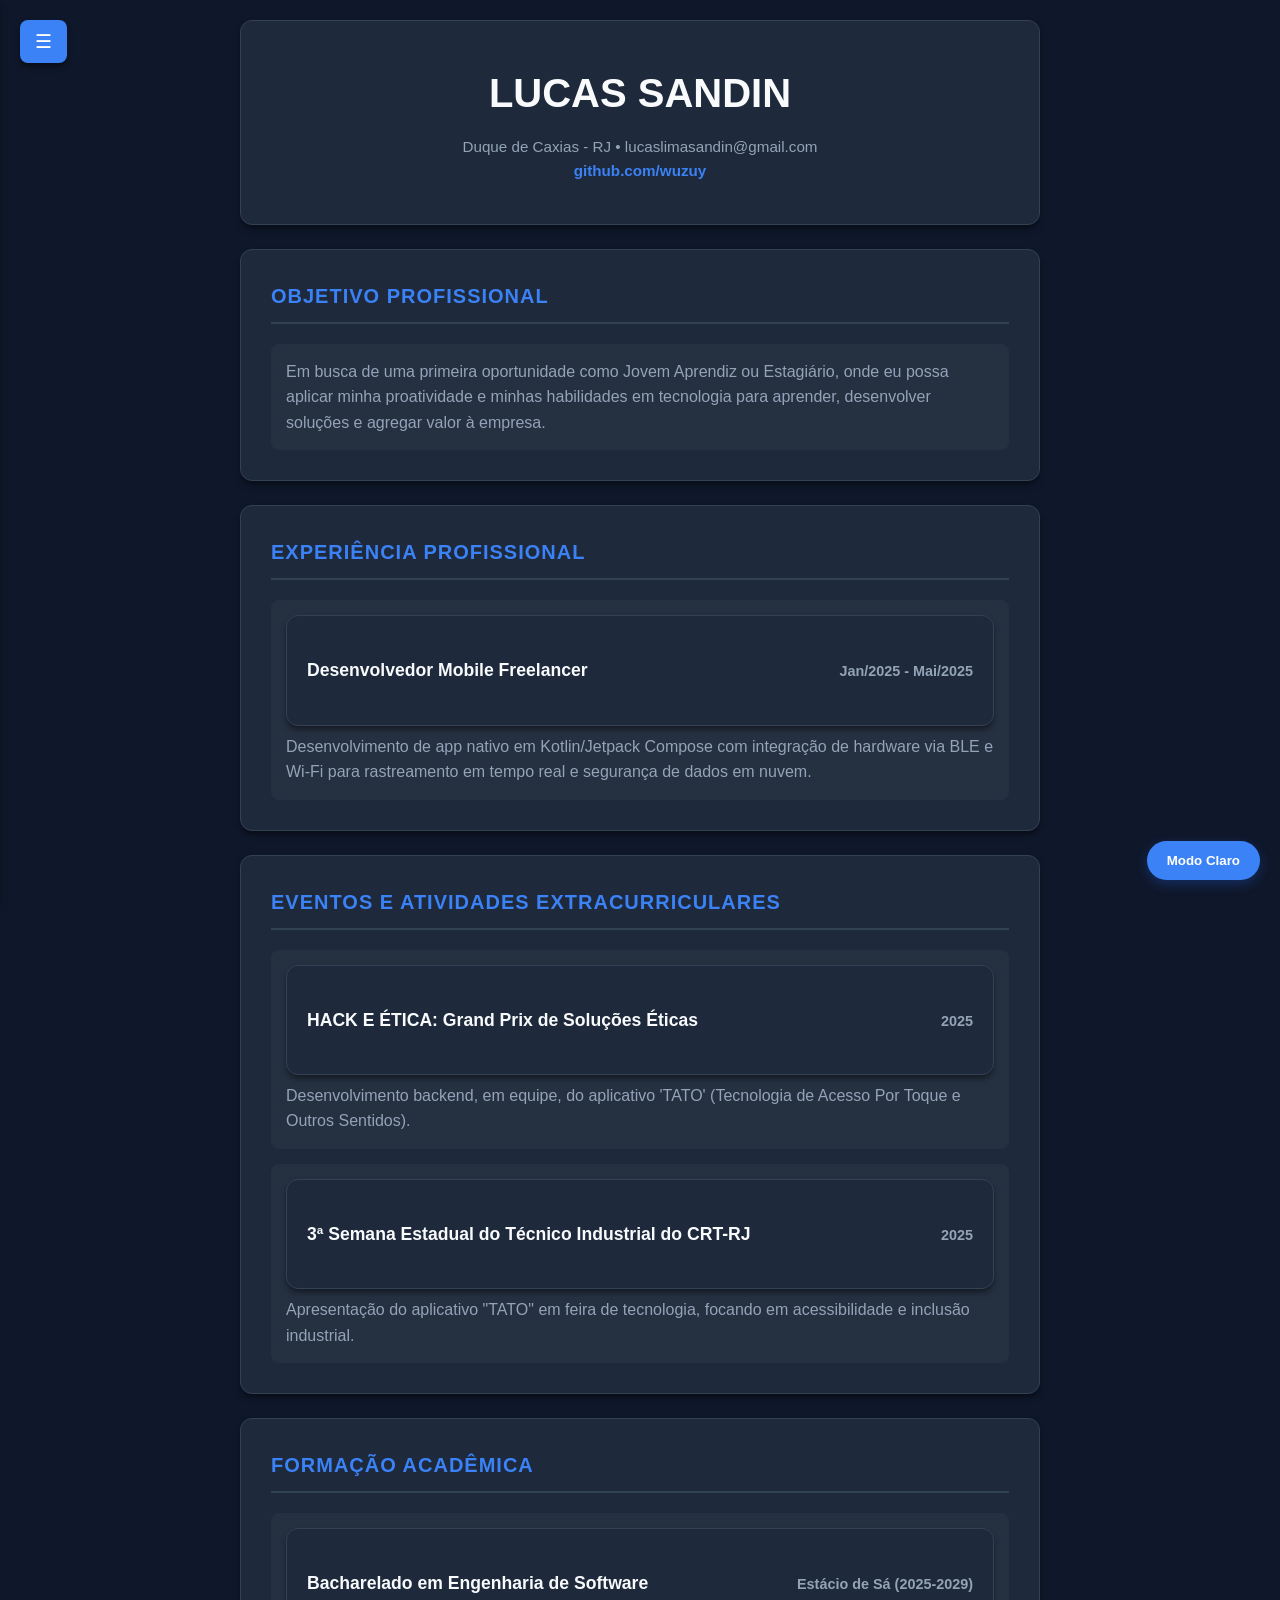
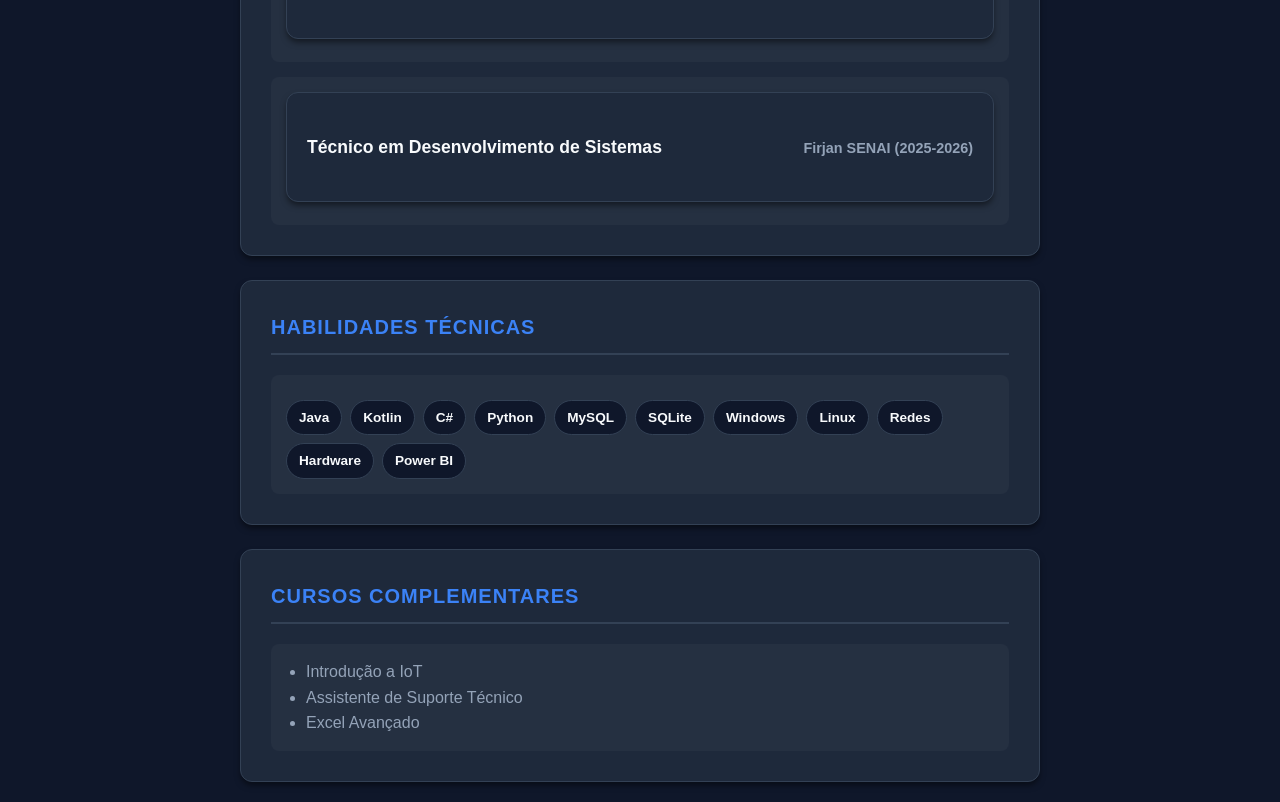
==== index.html @ 7615fee2 "Versão Inicial" ====
<!DOCTYPE html>
<html lang="pt-BR">

<head>
    <meta charset="UTF-8">
    <meta name="viewport" content="width=device-width, initial-scale=1.0">
    <title>Lucas Sandin - Currículo</title>

    <meta property="og:title" content="Currículo - Lucas Sandin">
    <meta property="og:description"
        content="Portfólio de Lucas Sandin. Desenvolvedor Fullstack e estudante de Engenharia de Software. Para entrar em contato, envie um email para lucaslimasandin@gmail.com.">
    <meta property="og:type" content="website">

    <link
        href="[https://fonts.googleapis.com/css2?family=Inter:wght@300;400;600;700&display=swap](https://fonts.googleapis.com/css2?family=Inter:wght@300;400;600;700&display=swap)"
        rel="stylesheet">
    <link rel="stylesheet" href="style.css">
</head>

<body class="dark-mode">

    <button id="hamburger-btn" aria-label="Menu">&#9776;</button>

    <nav id="sidebar">
        <a href="#objetivo">Objetivo</a>
        <a href="#experiencia">Experiência</a>
        <a href="#atividades">Atividades</a>
        <a href="#formacao">Formação</a>
        <a href="#habilidades">Habilidades</a>
    </nav>

    <button id="theme-toggle" aria-label="Alternar Tema">Modo Claro</button>

    <main class="container">
        <header class="fade-in">
            <h1>LUCAS SANDIN</h1>
            <div class="contact-info">
                Duque de Caxias - RJ &bull; lucaslimasandin@gmail.com<br>
                <a href="https://github.com/wuzuy" target="_blank" rel="noopener noreferrer"
                    style="white-space: nowrap;">github.com/wuzuy</a>
            </div>
        </header>

        <section id="objetivo" class="fade-in">
            <h2>Objetivo Profissional</h2>
            <div class="item">
                <p>Em busca de uma primeira oportunidade como Jovem Aprendiz ou Estagiário, onde eu possa aplicar minha
                    proatividade e minhas habilidades em tecnologia para aprender, desenvolver soluções e agregar valor
                    à empresa.</p>
            </div>
        </section>

        <section id="experiencia" class="fade-in">
            <h2>Experiência Profissional</h2>
            <article class="item">
                <header class="item-header">
                    <span class="item-title">Desenvolvedor Mobile Freelancer</span>
                    <time class="item-subtitle" datetime="2025-01/2025-05">Jan/2025 - Mai/2025</time>
                </header>
                <p>Desenvolvimento de app nativo em Kotlin/Jetpack Compose com integração de hardware via BLE e Wi-Fi
                    para rastreamento em tempo real e segurança de dados em nuvem.</p>
            </article>
        </section>

        <section id="atividades" class="fade-in">
            <h2>Eventos e Atividades Extracurriculares</h2>
            <article class="item">
                <header class="item-header">
                    <span class="item-title">HACK E ÉTICA: Grand Prix de Soluções Éticas</span>
                    <time class="item-subtitle" datetime="2025">2025</time>
                </header>
                <p>Desenvolvimento backend, em equipe, do aplicativo 'TATO' (Tecnologia de Acesso Por Toque e Outros
                    Sentidos).</p>
            </article>
            <article class="item">
                <header class="item-header">
                    <span class="item-title">3ª Semana Estadual do Técnico Industrial do CRT-RJ</span>
                    <time class="item-subtitle" datetime="2025">2025</time>
                </header>
                <p>Apresentação do aplicativo "TATO" em feira de tecnologia, focando em acessibilidade e inclusão
                    industrial.</p>
            </article>
        </section>

        <section id="formacao" class="fade-in">
            <h2>Formação Acadêmica</h2>
            <article class="item">
                <header class="item-header">
                    <span class="item-title">Bacharelado em Engenharia de Software</span>
                    <span class="item-subtitle">Estácio de Sá <time datetime="2025/2029">(2025-2029)</time></span>
                </header>
            </article>
            <article class="item">
                <header class="item-header">
                    <span class="item-title">Técnico em Desenvolvimento de Sistemas</span>
                    <span class="item-subtitle">Firjan SENAI <time datetime="2025/2026">(2025-2026)</time></span>
                </header>
            </article>
        </section>

        <section id="habilidades" class="fade-in">
            <h2>Habilidades Técnicas</h2>
            <div class="item">
                <div class="tags">
                    <span class="tag">Java</span>
                    <span class="tag">Kotlin</span>
                    <span class="tag">C#</span>
                    <span class="tag">Python</span>
                    <span class="tag">MySQL</span>
                    <span class="tag">SQLite</span>
                    <span class="tag">Windows</span>
                    <span class="tag">Linux</span>
                    <span class="tag">Redes</span>
                    <span class="tag">Hardware</span>
                    <span class="tag">Power BI</span>
                </div>
            </div>
        </section>

        <section class="fade-in">
            <h2>Cursos Complementares</h2>
            <div class="item">
                <ul>
                    <li>Introdução a IoT</li>
                    <li>Assistente de Suporte Técnico</li>
                    <li>Excel Avançado</li>
                </ul>
            </div>
        </section>
    </main>

    <script src="script.js"></script>
</body>

</html>
---- style.css ----
:root {
    --bg-color: #f8fafc;
    --surface-color: #ffffff;
    --item-bg: rgba(0, 0, 0, 0.03);
    --text-main: #0f172a;
    --text-muted: #475569;
    --accent: #2563eb;
    --border: #e2e8f0;
    --radius: 12px;
    --shadow: 0 4px 6px -1px rgba(0, 0, 0, 0.1), 0 2px 4px -1px rgba(0, 0, 0, 0.06);
}

.dark-mode {
    --bg-color: #0f172a;
    --surface-color: #1e293b;
    --item-bg: rgba(255, 255, 255, 0.03);
    --text-main: #f8fafc;
    --text-muted: #94a3b8;
    --accent: #3b82f6;
    --border: #334155;
    --shadow: 0 4px 6px -1px rgba(0, 0, 0, 0.5);
}

* {
    box-sizing: border-box;
}

html {
    scroll-behavior: smooth;
    overflow-x: hidden;
}

body {
    font-family: 'Inter', sans-serif;
    background-color: var(--bg-color);
    color: var(--text-main);
    line-height: 1.6;
    margin: 0;
    padding: 20px;
    font-size: clamp(0.95rem, 2vw, 1rem);
    transition: background-color 0.3s, color 0.3s;
    overflow-x: hidden;
}

::selection {
    background-color: var(--accent);
    color: #ffffff;
}

.container {
    max-width: 800px;
    margin: 0 auto;
    display: flex;
    flex-direction: column;
    gap: 24px;
}

#hamburger-btn {
    position: fixed;
    top: 20px;
    left: 20px;
    z-index: 101;
    background-color: var(--accent);
    color: #ffffff;
    border: none;
    border-radius: 8px;
    padding: 10px 15px;
    cursor: pointer;
    font-size: 1.2rem;
    box-shadow: var(--shadow);
    transition: transform 0.3s, background-color 0.2s;
}

#hamburger-btn.hidden {
    transform: translateY(-100px);
}

#sidebar {
    position: fixed;
    top: 0;
    left: -250px;
    width: 250px;
    height: 100vh;
    background-color: var(--surface-color);
    z-index: 100;
    transition: left 0.3s ease;
    box-shadow: var(--shadow);
    padding-top: 80px;
    display: flex;
    flex-direction: column;
    gap: 5px;
    border-right: 1px solid var(--border);
}

#sidebar.open {
    left: 0;
}

#sidebar a {
    color: var(--text-muted);
    text-decoration: none;
    font-weight: 600;
    font-size: 1rem;
    padding: 15px 30px;
    transition: color 0.2s, background-color 0.2s;
}

#sidebar a:hover {
    color: var(--accent);
    background-color: var(--bg-color);
    border-left: 4px solid var(--accent);
}

header {
    text-align: center;
    padding: 40px 20px;
    background-color: var(--surface-color);
    border-radius: var(--radius);
    box-shadow: var(--shadow);
    border: 1px solid var(--border);
}

h1 {
    margin: 0;
    font-size: clamp(1.8rem, 5vw, 2.5rem);
    color: var(--text-main);
    font-weight: 700;
}

.contact-info {
    margin-top: 10px;
    color: var(--text-muted);
    font-size: 0.95em;
}

.contact-info a {
    color: var(--accent);
    text-decoration: none;
    font-weight: 600;
    white-space: nowrap;
}

.contact-info a:hover {
    text-decoration: underline;
}

section {
    background-color: var(--surface-color);
    padding: 30px;
    border-radius: var(--radius);
    box-shadow: var(--shadow);
    border: 1px solid var(--border);
    transition: transform 0.2s ease, box-shadow 0.2s ease;
    scroll-margin-top: 20px;
}

section:hover {
    transform: translateY(-2px);
    box-shadow: 0 10px 15px -3px rgba(0, 0, 0, 0.1), 0 4px 6px -2px rgba(0, 0, 0, 0.05);
}

h2 {
    margin-top: 0;
    font-size: clamp(1.1rem, 3vw, 1.25rem);
    color: var(--accent);
    text-transform: uppercase;
    letter-spacing: 1px;
    border-bottom: 2px solid var(--border);
    padding-bottom: 10px;
    margin-bottom: 20px;
}

.item {
    background-color: var(--item-bg);
    padding: 15px;
    border-radius: 8px;
    margin-bottom: 15px;
}

.item:last-child {
    margin-bottom: 0;
}

.item-header {
    display: flex;
    justify-content: space-between;
    align-items: baseline;
    flex-wrap: wrap;
    margin-bottom: 8px;
}

.item-title {
    font-weight: 600;
    font-size: 1.1em;
    color: var(--text-main);
}

.item-subtitle {
    color: var(--text-muted);
    font-size: 0.9em;
    font-weight: 600;
}

p,
ul {
    margin: 0;
    color: var(--text-muted);
}

ul {
    padding-left: 20px;
}

.tags {
    display: flex;
    flex-wrap: wrap;
    gap: 8px;
    margin-top: 10px;
}

.tag {
    background-color: var(--bg-color);
    color: var(--text-main);
    border: 1px solid var(--border);
    padding: 6px 12px;
    border-radius: 20px;
    font-size: 0.85em;
    font-weight: 600;
    transition: all 0.2s ease;
}

.tag:hover {
    background-color: var(--accent);
    color: var(--bg-color);
    transform: translateY(-2px);
    border-color: var(--accent);
}

#theme-toggle {
    position: fixed;
    bottom: 20px;
    right: 20px;
    padding: 12px 20px;
    background-color: var(--accent);
    color: #ffffff;
    border: none;
    border-radius: 30px;
    cursor: pointer;
    font-weight: 600;
    font-family: 'Inter', sans-serif;
    box-shadow: 0 4px 12px rgba(37, 99, 235, 0.3);
    transition: transform 0.2s, background-color 0.2s;
    z-index: 100;
}

#theme-toggle:hover {
    transform: translateY(-2px);
    background-color: var(--text-main);
    color: var(--bg-color)
}

.fade-in {
    opacity: 0;
    transform: translateY(20px);
    transition: opacity 0.6s ease-out, transform 0.6s ease-out;
}

.fade-in.visible {
    opacity: 1;
    transform: translateY(0);
}

@media (max-width: 600px) {
    body {
        padding: 10px;
    }

    header {
        padding: 30px 15px;
    }

    section {
        padding: 20px 15px;
    }

    .item-header {
        flex-direction: column;
        gap: 5px;
    }

    #theme-toggle {
        bottom: 15px;
        right: 15px;
        padding: 10px 15px;
        font-size: 0.85rem;
    }
}

@media print {
    body {
        background: white;
        color: black;
        padding: 0;
        overflow: visible;
    }

    #theme-toggle,
    #hamburger-btn,
    #sidebar {
        display: none;
    }

    .container {
        gap: 15px;
    }

    header,
    section {
        box-shadow: none;
        border: none;
        padding: 0;
        page-break-inside: avoid;
    }

    h1,
    h2,
    .item-title,
    .tag {
        color: black;
    }

    .item {
        border: none;
        padding: 0;
        background: none;
    }

    .tag {
        border: 1px solid #ccc;
    }

    * {
        transition: none !important;
        opacity: 1 !important;
        transform: none !important;
    }
}
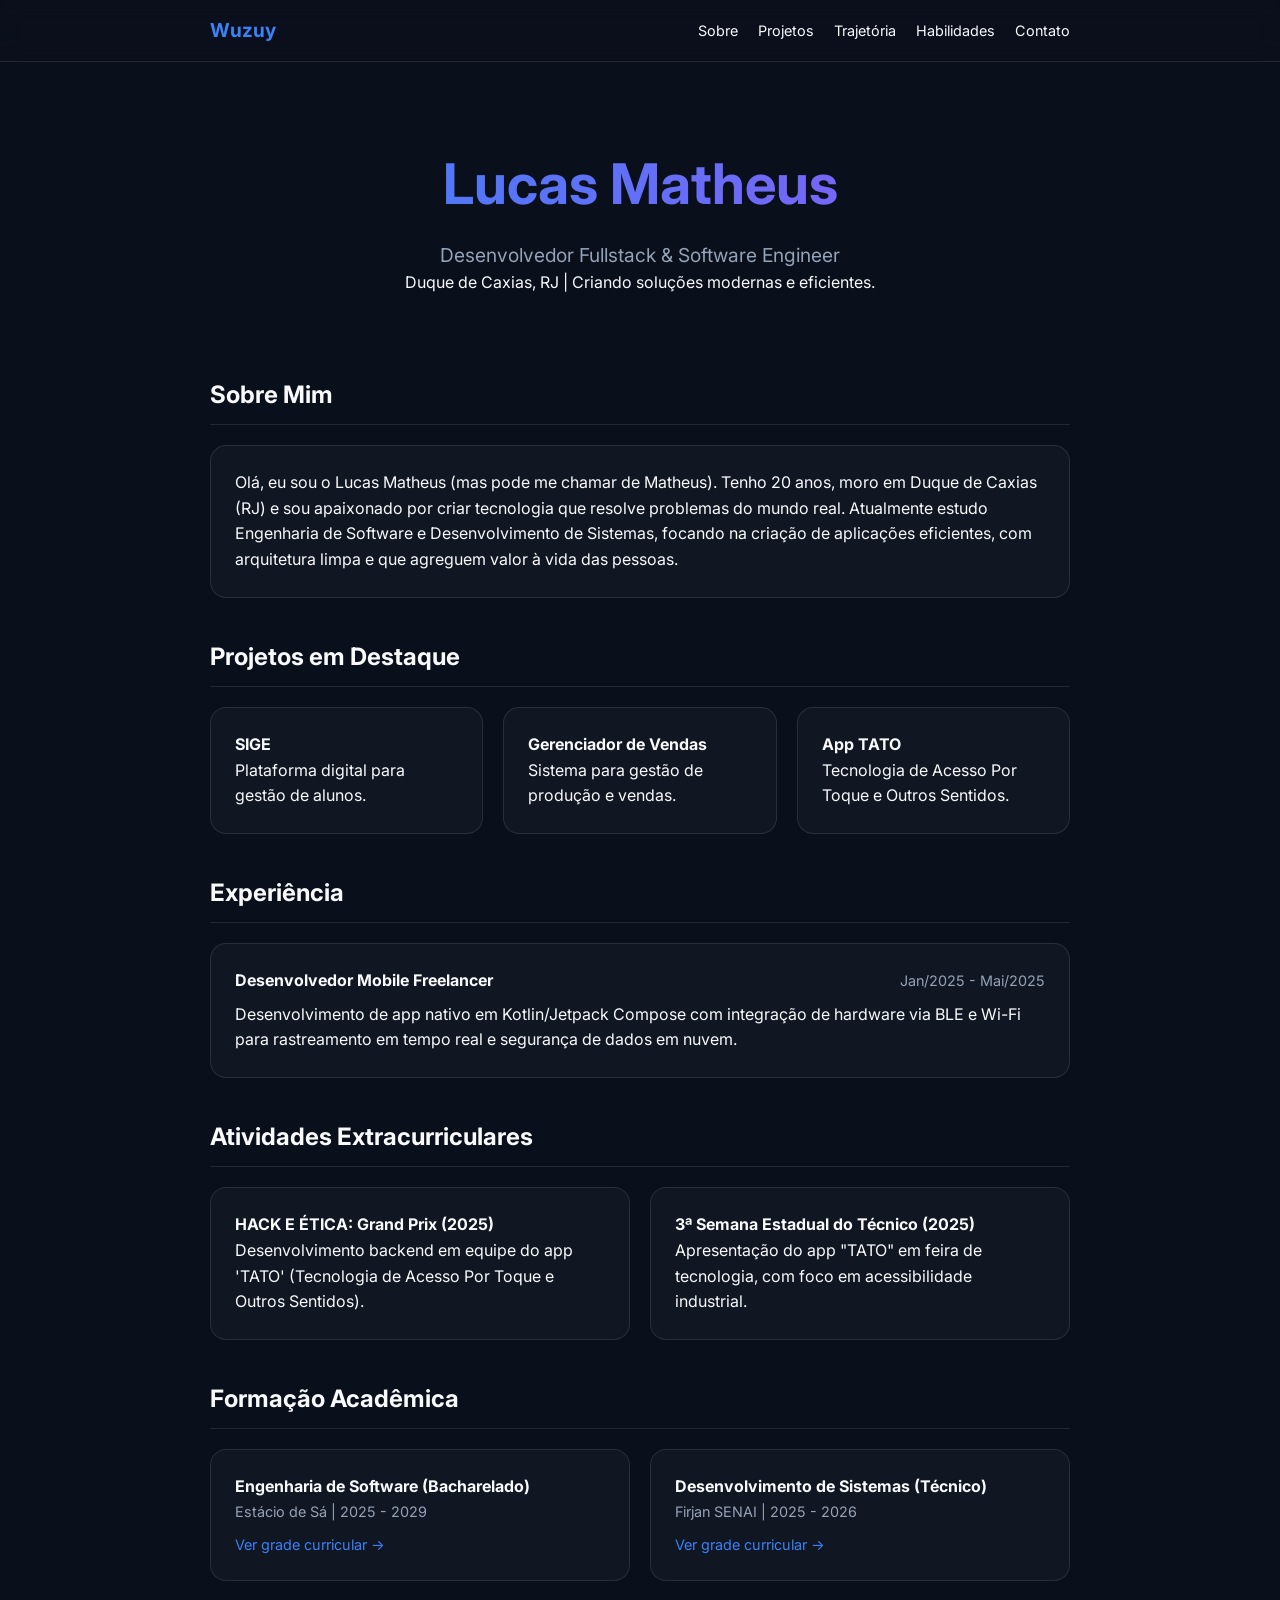
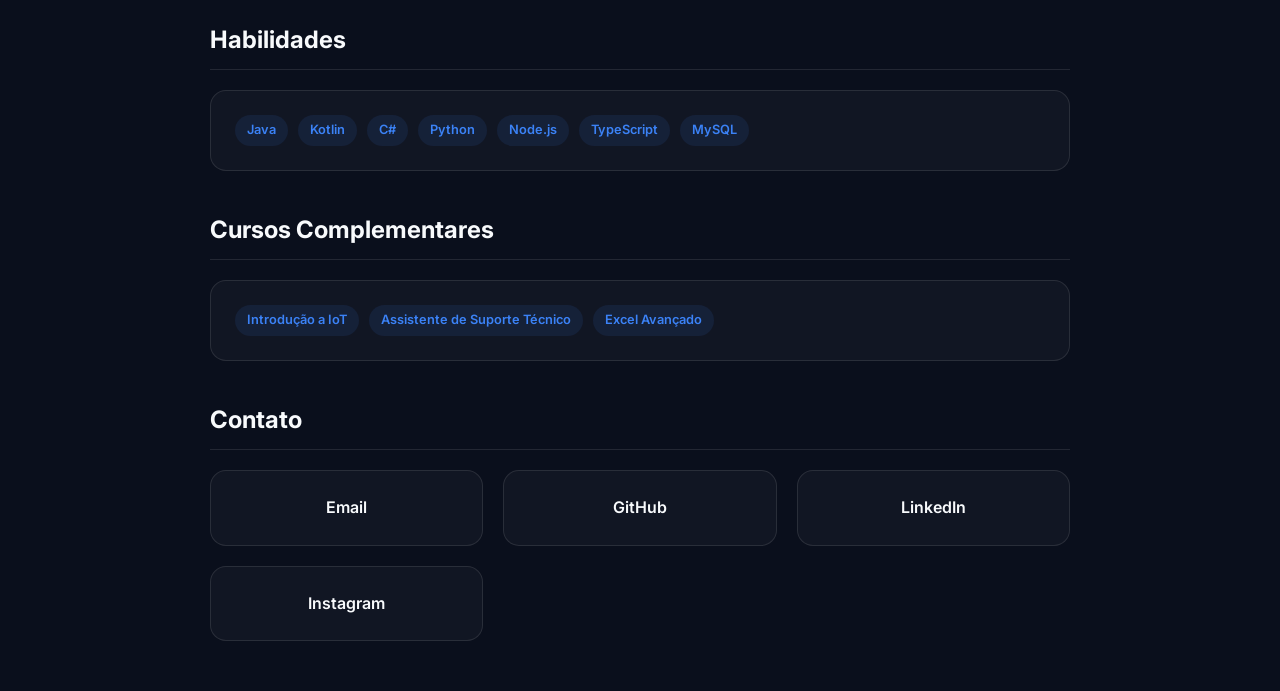
==== commit cba360c4: "feat: refatorar portfólio para layout focado em projetos e criar páginas de detalhes - Introduz pági" ====
--- a/index.html
+++ b/index.html
@@ -4,130 +4,152 @@
 <head>
     <meta charset="UTF-8">
     <meta name="viewport" content="width=device-width, initial-scale=1.0">
-    <title>Lucas Sandin - Currículo</title>
-
-    <meta property="og:title" content="Currículo - Lucas Sandin">
-    <meta property="og:description"
-        content="Portfólio de Lucas Sandin. Desenvolvedor Fullstack e estudante de Engenharia de Software. Para entrar em contato, envie um email para lucaslimasandin@gmail.com.">
-    <meta property="og:type" content="website">
-
-    <link
-        href="[https://fonts.googleapis.com/css2?family=Inter:wght@300;400;600;700&display=swap](https://fonts.googleapis.com/css2?family=Inter:wght@300;400;600;700&display=swap)"
-        rel="stylesheet">
+    <title>Lucas Matheus - Portfólio</title>
+    <link href="https://fonts.googleapis.com/css2?family=Inter:wght@300;400;600;700&display=swap" rel="stylesheet">
     <link rel="stylesheet" href="style.css">
 </head>
 
-<body class="dark-mode">
-
-    <button id="hamburger-btn" aria-label="Menu">&#9776;</button>
-
-    <nav id="sidebar">
-        <a href="#objetivo">Objetivo</a>
-        <a href="#experiencia">Experiência</a>
-        <a href="#atividades">Atividades</a>
-        <a href="#formacao">Formação</a>
-        <a href="#habilidades">Habilidades</a>
+<body>
+    <nav class="navbar">
+        <div class="nav-content">
+            <span class="logo">Wuzuy</span>
+            <ul class="nav-links" id="nav-links">
+                <li><a href="#sobre">Sobre</a></li>
+                <li><a href="#projetos">Projetos</a></li>
+                <li><a href="#experiencia">Trajetória</a></li>
+                <li><a href="#habilidades">Habilidades</a></li>
+                <li><a href="#contato">Contato</a></li>
+            </ul>
+            <button class="menu-btn" id="menu-btn" aria-label="Menu">&#9776;</button>
+        </div>
     </nav>
 
-    <button id="theme-toggle" aria-label="Alternar Tema">Modo Claro</button>
-
     <main class="container">
-        <header class="fade-in">
-            <h1>LUCAS SANDIN</h1>
-            <div class="contact-info">
-                Duque de Caxias - RJ &bull; lucaslimasandin@gmail.com<br>
-                <a href="https://github.com/wuzuy" target="_blank" rel="noopener noreferrer"
-                    style="white-space: nowrap;">github.com/wuzuy</a>
-            </div>
+        <header class="hero">
+            <h1>Lucas Matheus</h1>
+            <h2>Desenvolvedor Fullstack & Software Engineer</h2>
+            <p>Duque de Caxias, RJ | Criando soluções modernas e eficientes.</p>
         </header>
 
-        <section id="objetivo" class="fade-in">
-            <h2>Objetivo Profissional</h2>
-            <div class="item">
-                <p>Em busca de uma primeira oportunidade como Jovem Aprendiz ou Estagiário, onde eu possa aplicar minha
-                    proatividade e minhas habilidades em tecnologia para aprender, desenvolver soluções e agregar valor
-                    à empresa.</p>
+        <section id="sobre" class="fade-in">
+            <h3 class="section-title">Sobre Mim</h3>
+            <div class="card">
+                <p>Olá, eu sou o Lucas Matheus (mas pode me chamar de Matheus). Tenho 20 anos, moro em Duque de Caxias
+                    (RJ) e sou apaixonado por criar tecnologia que resolve problemas do mundo real. Atualmente estudo
+                    Engenharia de Software e Desenvolvimento de Sistemas, focando na criação de aplicações eficientes,
+                    com arquitetura limpa e que agreguem valor à vida das pessoas.</p>
+            </div>
+        </section>
+
+        <section id="projetos" class="fade-in">
+            <h3 class="section-title">Projetos em Destaque</h3>
+            <div class="grid">
+                <div class="card project-card" onclick="openModal('sige')">
+                    <h4>SIGE</h4>
+                    <p>Plataforma digital para gestão de alunos.</p>
+                </div>
+                <div class="card project-card" onclick="openModal('gerenciador-vendas')">
+                    <h4>Gerenciador de Vendas</h4>
+                    <p>Sistema para gestão de produção e vendas.</p>
+                </div>
+                <div class="card project-card" onclick="openModal('tato')">
+                    <h4>App TATO</h4>
+                    <p>Tecnologia de Acesso Por Toque e Outros Sentidos.</p>
+                </div>
             </div>
         </section>
 
         <section id="experiencia" class="fade-in">
-            <h2>Experiência Profissional</h2>
-            <article class="item">
-                <header class="item-header">
-                    <span class="item-title">Desenvolvedor Mobile Freelancer</span>
-                    <time class="item-subtitle" datetime="2025-01/2025-05">Jan/2025 - Mai/2025</time>
-                </header>
+            <h3 class="section-title">Experiência</h3>
+            <div class="card">
+                <div class="item-header">
+                    <h4>Desenvolvedor Mobile Freelancer</h4>
+                    <span class="text-secondary">Jan/2025 - Mai/2025</span>
+                </div>
                 <p>Desenvolvimento de app nativo em Kotlin/Jetpack Compose com integração de hardware via BLE e Wi-Fi
                     para rastreamento em tempo real e segurança de dados em nuvem.</p>
-            </article>
+            </div>
         </section>
 
         <section id="atividades" class="fade-in">
-            <h2>Eventos e Atividades Extracurriculares</h2>
-            <article class="item">
-                <header class="item-header">
-                    <span class="item-title">HACK E ÉTICA: Grand Prix de Soluções Éticas</span>
-                    <time class="item-subtitle" datetime="2025">2025</time>
-                </header>
-                <p>Desenvolvimento backend, em equipe, do aplicativo 'TATO' (Tecnologia de Acesso Por Toque e Outros
-                    Sentidos).</p>
-            </article>
-            <article class="item">
-                <header class="item-header">
-                    <span class="item-title">3ª Semana Estadual do Técnico Industrial do CRT-RJ</span>
-                    <time class="item-subtitle" datetime="2025">2025</time>
-                </header>
-                <p>Apresentação do aplicativo "TATO" em feira de tecnologia, focando em acessibilidade e inclusão
-                    industrial.</p>
-            </article>
-        </section>
-
-        <section id="formacao" class="fade-in">
-            <h2>Formação Acadêmica</h2>
-            <article class="item">
-                <header class="item-header">
-                    <span class="item-title">Bacharelado em Engenharia de Software</span>
-                    <span class="item-subtitle">Estácio de Sá <time datetime="2025/2029">(2025-2029)</time></span>
-                </header>
-            </article>
-            <article class="item">
-                <header class="item-header">
-                    <span class="item-title">Técnico em Desenvolvimento de Sistemas</span>
-                    <span class="item-subtitle">Firjan SENAI <time datetime="2025/2026">(2025-2026)</time></span>
-                </header>
-            </article>
-        </section>
-
-        <section id="habilidades" class="fade-in">
-            <h2>Habilidades Técnicas</h2>
-            <div class="item">
-                <div class="tags">
-                    <span class="tag">Java</span>
-                    <span class="tag">Kotlin</span>
-                    <span class="tag">C#</span>
-                    <span class="tag">Python</span>
-                    <span class="tag">MySQL</span>
-                    <span class="tag">SQLite</span>
-                    <span class="tag">Windows</span>
-                    <span class="tag">Linux</span>
-                    <span class="tag">Redes</span>
-                    <span class="tag">Hardware</span>
-                    <span class="tag">Power BI</span>
+            <h3 class="section-title">Atividades Extracurriculares</h3>
+            <div class="grid">
+                <div class="card">
+                    <h4>HACK E ÉTICA: Grand Prix (2025)</h4>
+                    <p>Desenvolvimento backend em equipe do app 'TATO' (Tecnologia de Acesso Por Toque e Outros
+                        Sentidos).</p>
+                </div>
+                <div class="card">
+                    <h4>3ª Semana Estadual do Técnico (2025)</h4>
+                    <p>Apresentação do app "TATO" em feira de tecnologia, com foco em acessibilidade industrial.</p>
                 </div>
             </div>
         </section>
 
-        <section class="fade-in">
-            <h2>Cursos Complementares</h2>
-            <div class="item">
-                <ul>
-                    <li>Introdução a IoT</li>
-                    <li>Assistente de Suporte Técnico</li>
-                    <li>Excel Avançado</li>
-                </ul>
+        <section id="formacao" class="fade-in">
+            <h3 class="section-title">Formação Acadêmica</h3>
+            <div class="grid">
+                <div class="card project-card" onclick="openModal('faculdade')">
+                    <h4>Engenharia de Software (Bacharelado)</h4>
+                    <p class="text-secondary">Estácio de Sá | 2025 - 2029</p>
+                    <p style="margin-top: 10px; font-size: 0.9em; color: var(--accent);">Ver grade curricular &rarr;</p>
+                </div>
+                <div class="card project-card" onclick="openModal('tecnico')">
+                    <h4>Desenvolvimento de Sistemas (Técnico)</h4>
+                    <p class="text-secondary">Firjan SENAI | 2025 - 2026</p>
+                    <p style="margin-top: 10px; font-size: 0.9em; color: var(--accent);">Ver grade curricular &rarr;</p>
+                </div>
+            </div>
+        </section>
+
+        <section id="habilidades" class="fade-in">
+            <h3 class="section-title">Habilidades</h3>
+            <div class="card tags-container">
+                <span class="tag">Java</span>
+                <span class="tag">Kotlin</span>
+                <span class="tag">C#</span>
+                <span class="tag">Python</span>
+                <span class="tag">Node.js</span>
+                <span class="tag">TypeScript</span>
+                <span class="tag">MySQL</span>
+            </div>
+        </section>
+
+        <section id="cursos" class="fade-in">
+            <h3 class="section-title">Cursos Complementares</h3>
+            <div class="card tags-container">
+                <span class="tag">Introdução a IoT</span>
+                <span class="tag">Assistente de Suporte Técnico</span>
+                <span class="tag">Excel Avançado</span>
+            </div>
+        </section>
+
+        <section id="contato" class="fade-in">
+            <h3 class="section-title">Contato</h3>
+            <div class="grid contact-grid">
+                <a href="https://mail.google.com/mail/?view=cm&fs=1&to=lucaslimasandin@gmail.com" target="_blank"
+                    class="card btn-contact">Email</a>
+                <a href="http://github.com/wuzuy/" target="_blank" class="card btn-contact">GitHub</a>
+                <a href="https://www.linkedin.com/in/lucasmatheusls/" target="_blank"
+                    class="card btn-contact">LinkedIn</a>
+                <a href="https://www.instagram.com/lucas.mlswz/" target="_blank" class="card btn-contact">Instagram</a>
             </div>
         </section>
     </main>
+
+    <!-- Modal Base -->
+    <div id="project-modal" class="modal-overlay hidden">
+        <div class="modal-content">
+            <button class="close-btn" onclick="closeModal()">&times;</button>
+            <h2 id="modal-title">Título</h2>
+            <div id="modal-desc" style="margin-top: 10px;">Descrição do projeto...</div>
+            <div id="modal-tags" class="tags-container" style="margin: 15px 0;"></div>
+            <div class="modal-actions">
+                <a id="modal-link-github" href="#" target="_blank" class="btn">GitHub</a>
+                <a id="modal-link-page" href="#" class="btn btn-outline">Ver Detalhes</a>
+            </div>
+        </div>
+    </div>
 
     <script src="script.js"></script>
 </body>
--- a/style.css
+++ b/style.css
@@ -1,184 +1,141 @@
 :root {
-    --bg-color: #f8fafc;
-    --surface-color: #ffffff;
-    --item-bg: rgba(0, 0, 0, 0.03);
-    --text-main: #0f172a;
-    --text-muted: #475569;
-    --accent: #2563eb;
-    --border: #e2e8f0;
-    --radius: 12px;
-    --shadow: 0 4px 6px -1px rgba(0, 0, 0, 0.1), 0 2px 4px -1px rgba(0, 0, 0, 0.06);
-}
-
-.dark-mode {
-    --bg-color: #0f172a;
-    --surface-color: #1e293b;
-    --item-bg: rgba(255, 255, 255, 0.03);
-    --text-main: #f8fafc;
-    --text-muted: #94a3b8;
+    --bg-main: #0a0f1c;
+    --bg-card: rgba(255, 255, 255, 0.03);
+    --border: rgba(255, 255, 255, 0.1);
+    --text-primary: #f8fafc;
+    --text-secondary: #94a3b8;
     --accent: #3b82f6;
-    --border: #334155;
-    --shadow: 0 4px 6px -1px rgba(0, 0, 0, 0.5);
+    --accent-hover: #2563eb;
+    --radius: 16px;
+    --transition: all 0.3s cubic-bezier(0.4, 0, 0.2, 1);
 }
 
 * {
     box-sizing: border-box;
+    margin: 0;
+    padding: 0;
 }
 
 html {
     scroll-behavior: smooth;
-    overflow-x: hidden;
 }
 
 body {
     font-family: 'Inter', sans-serif;
-    background-color: var(--bg-color);
-    color: var(--text-main);
+    background-color: var(--bg-main);
+    color: var(--text-primary);
     line-height: 1.6;
-    margin: 0;
-    padding: 20px;
-    font-size: clamp(0.95rem, 2vw, 1rem);
-    transition: background-color 0.3s, color 0.3s;
     overflow-x: hidden;
 }
 
-::selection {
-    background-color: var(--accent);
-    color: #ffffff;
-}
-
-.container {
-    max-width: 800px;
-    margin: 0 auto;
-    display: flex;
-    flex-direction: column;
-    gap: 24px;
-}
-
-#hamburger-btn {
-    position: fixed;
-    top: 20px;
-    left: 20px;
-    z-index: 101;
-    background-color: var(--accent);
-    color: #ffffff;
-    border: none;
-    border-radius: 8px;
-    padding: 10px 15px;
-    cursor: pointer;
-    font-size: 1.2rem;
-    box-shadow: var(--shadow);
-    transition: transform 0.3s, background-color 0.2s;
-}
-
-#hamburger-btn.hidden {
-    transform: translateY(-100px);
-}
-
-#sidebar {
+.navbar {
     position: fixed;
     top: 0;
-    left: -250px;
-    width: 250px;
-    height: 100vh;
-    background-color: var(--surface-color);
+    width: 100%;
+    background: rgba(10, 15, 28, 0.8);
+    backdrop-filter: blur(10px);
+    border-bottom: 1px solid var(--border);
     z-index: 100;
-    transition: left 0.3s ease;
-    box-shadow: var(--shadow);
-    padding-top: 80px;
+}
+
+.nav-content {
+    max-width: 900px;
+    margin: 0 auto;
+    padding: 15px 20px;
+    display: flex;
+    justify-content: space-between;
+    align-items: center;
+}
+
+.logo {
+    font-weight: 700;
+    font-size: 1.2rem;
+    color: var(--accent);
+}
+
+.nav-links {
+    list-style: none;
+    display: flex;
+    gap: 20px;
+}
+
+.nav-links a {
+    color: var(--text-primary);
+    text-decoration: none;
+    font-size: 0.9rem;
+    transition: var(--transition);
+}
+
+.nav-links a:hover {
+    color: var(--accent);
+}
+
+.menu-btn {
+    display: none;
+    background: none;
+    border: none;
+    color: #fff;
+    font-size: 1.5rem;
+    cursor: pointer;
+}
+
+.container {
+    max-width: 900px;
+    margin: 100px auto 50px;
+    padding: 0 20px;
     display: flex;
     flex-direction: column;
-    gap: 5px;
-    border-right: 1px solid var(--border);
-}
-
-#sidebar.open {
-    left: 0;
-}
-
-#sidebar a {
-    color: var(--text-muted);
-    text-decoration: none;
-    font-weight: 600;
-    font-size: 1rem;
-    padding: 15px 30px;
-    transition: color 0.2s, background-color 0.2s;
-}
-
-#sidebar a:hover {
-    color: var(--accent);
-    background-color: var(--bg-color);
-    border-left: 4px solid var(--accent);
-}
-
-header {
+    gap: 40px;
+}
+
+.hero {
     text-align: center;
-    padding: 40px 20px;
-    background-color: var(--surface-color);
+    padding: 40px 0;
+}
+
+.hero h1 {
+    font-size: clamp(2rem, 5vw, 3.5rem);
+    margin-bottom: 10px;
+    background: linear-gradient(to right, #3b82f6, #8b5cf6);
+    -webkit-background-clip: text;
+    -webkit-text-fill-color: transparent;
+}
+
+.hero h2 {
+    color: var(--text-secondary);
+    font-weight: 400;
+    font-size: 1.2rem;
+}
+
+.section-title {
+    font-size: 1.5rem;
+    margin-bottom: 20px;
+    border-bottom: 1px solid var(--border);
+    padding-bottom: 10px;
+}
+
+.grid {
+    display: grid;
+    grid-template-columns: repeat(auto-fit, minmax(250px, 1fr));
+    gap: 20px;
+}
+
+.card {
+    background: var(--bg-card);
+    border: 1px solid var(--border);
     border-radius: var(--radius);
-    box-shadow: var(--shadow);
-    border: 1px solid var(--border);
-}
-
-h1 {
-    margin: 0;
-    font-size: clamp(1.8rem, 5vw, 2.5rem);
-    color: var(--text-main);
-    font-weight: 700;
-}
-
-.contact-info {
-    margin-top: 10px;
-    color: var(--text-muted);
-    font-size: 0.95em;
-}
-
-.contact-info a {
-    color: var(--accent);
-    text-decoration: none;
-    font-weight: 600;
-    white-space: nowrap;
-}
-
-.contact-info a:hover {
-    text-decoration: underline;
-}
-
-section {
-    background-color: var(--surface-color);
-    padding: 30px;
-    border-radius: var(--radius);
-    box-shadow: var(--shadow);
-    border: 1px solid var(--border);
-    transition: transform 0.2s ease, box-shadow 0.2s ease;
-    scroll-margin-top: 20px;
-}
-
-section:hover {
-    transform: translateY(-2px);
-    box-shadow: 0 10px 15px -3px rgba(0, 0, 0, 0.1), 0 4px 6px -2px rgba(0, 0, 0, 0.05);
-}
-
-h2 {
-    margin-top: 0;
-    font-size: clamp(1.1rem, 3vw, 1.25rem);
-    color: var(--accent);
-    text-transform: uppercase;
-    letter-spacing: 1px;
-    border-bottom: 2px solid var(--border);
-    padding-bottom: 10px;
-    margin-bottom: 20px;
-}
-
-.item {
-    background-color: var(--item-bg);
-    padding: 15px;
-    border-radius: 8px;
-    margin-bottom: 15px;
-}
-
-.item:last-child {
-    margin-bottom: 0;
+    padding: 24px;
+    transition: var(--transition);
+}
+
+.project-card {
+    cursor: pointer;
+}
+
+.project-card:hover {
+    transform: translateY(-5px);
+    border-color: var(--accent);
+    box-shadow: 0 10px 30px -10px rgba(59, 130, 246, 0.3);
 }
 
 .item-header {
@@ -189,80 +146,180 @@
     margin-bottom: 8px;
 }
 
-.item-title {
+.text-secondary {
+    color: var(--text-secondary);
+    font-size: 0.9em;
+}
+
+.tags-container {
+    display: flex;
+    flex-wrap: wrap;
+    gap: 10px;
+}
+
+.tag {
+    background: rgba(59, 130, 246, 0.1);
+    color: var(--accent);
+    padding: 5px 12px;
+    border-radius: 20px;
+    font-size: 0.8rem;
     font-weight: 600;
-    font-size: 1.1em;
-    color: var(--text-main);
-}
-
-.item-subtitle {
-    color: var(--text-muted);
-    font-size: 0.9em;
+}
+
+.btn-contact {
+    text-align: center;
+    text-decoration: none;
+    color: var(--text-primary);
     font-weight: 600;
 }
 
-p,
-ul {
-    margin: 0;
-    color: var(--text-muted);
-}
-
-ul {
-    padding-left: 20px;
-}
-
-.tags {
-    display: flex;
-    flex-wrap: wrap;
-    gap: 8px;
-    margin-top: 10px;
-}
-
-.tag {
-    background-color: var(--bg-color);
-    color: var(--text-main);
+.btn-contact:hover {
+    background: var(--accent);
+    color: #fff;
+}
+
+.btn {
+    display: inline-block;
+    padding: 10px 20px;
+    background: var(--accent);
+    color: #fff;
+    text-decoration: none;
+    border-radius: 8px;
+    font-weight: 600;
+    transition: var(--transition);
+    border: 1px solid var(--accent);
+}
+
+.btn:hover {
+    background: var(--accent-hover);
+}
+
+.btn-outline {
+    background: transparent;
+    color: var(--accent);
+}
+
+.btn-outline:hover {
+    background: rgba(59, 130, 246, 0.1);
+}
+
+.modal-overlay {
+    position: fixed;
+    top: 0;
+    left: 0;
+    width: 100%;
+    height: 100%;
+    background: rgba(0, 0, 0, 0.6);
+    backdrop-filter: blur(5px);
+    display: flex;
+    justify-content: center;
+    align-items: center;
+    z-index: 1000;
+    opacity: 0;
+    pointer-events: none;
+    transition: var(--transition);
+}
+
+.modal-overlay.active {
+    opacity: 1;
+    pointer-events: auto;
+}
+
+.modal-content {
+    background: #111827;
     border: 1px solid var(--border);
-    padding: 6px 12px;
-    border-radius: 20px;
+    border-radius: var(--radius);
+    padding: 30px;
+    width: 90%;
+    max-width: 600px;
+    position: relative;
+    transform: translateY(20px);
+    transition: var(--transition);
+}
+
+.modal-overlay.active .modal-content {
+    transform: translateY(0);
+}
+
+.close-btn {
+    position: absolute;
+    top: 15px;
+    right: 15px;
+    background: none;
+    border: none;
+    color: var(--text-secondary);
+    font-size: 1.5rem;
+    cursor: pointer;
+    transition: var(--transition);
+}
+
+.close-btn:hover {
+    color: #fff;
+}
+
+.modal-actions {
+    display: flex;
+    gap: 10px;
+    margin-top: 20px;
+}
+
+/* Estilos para o conteúdo do modal e listas */
+#modal-desc {
+    margin-top: 15px;
+    max-height: 50vh;
+    overflow-y: auto;
+    padding-right: 10px;
+}
+
+#modal-desc ul {
+    list-style: none;
+    padding: 0;
+    display: grid;
+    grid-template-columns: repeat(auto-fit, minmax(200px, 1fr));
+    gap: 12px;
+    margin-top: 15px;
+    margin-bottom: 10px;
+}
+
+#modal-desc li {
+    position: relative;
+    padding-left: 18px;
+    color: var(--text-secondary);
     font-size: 0.85em;
-    font-weight: 600;
-    transition: all 0.2s ease;
-}
-
-.tag:hover {
-    background-color: var(--accent);
-    color: var(--bg-color);
-    transform: translateY(-2px);
-    border-color: var(--accent);
-}
-
-#theme-toggle {
-    position: fixed;
-    bottom: 20px;
-    right: 20px;
-    padding: 12px 20px;
-    background-color: var(--accent);
-    color: #ffffff;
-    border: none;
-    border-radius: 30px;
-    cursor: pointer;
-    font-weight: 600;
-    font-family: 'Inter', sans-serif;
-    box-shadow: 0 4px 12px rgba(37, 99, 235, 0.3);
-    transition: transform 0.2s, background-color 0.2s;
-    z-index: 100;
-}
-
-#theme-toggle:hover {
-    transform: translateY(-2px);
-    background-color: var(--text-main);
-    color: var(--bg-color)
+    line-height: 1.4;
+}
+
+#modal-desc li::before {
+    content: '▹';
+    position: absolute;
+    left: 0;
+    color: var(--accent);
+    font-weight: bold;
+}
+
+/* Scrollbar customizada para o modal */
+#modal-desc::-webkit-scrollbar {
+    width: 6px;
+}
+
+#modal-desc::-webkit-scrollbar-track {
+    background: transparent;
+    border-radius: 8px;
+}
+
+#modal-desc::-webkit-scrollbar-thumb {
+    background: var(--border);
+    border-radius: 8px;
+}
+
+#modal-desc::-webkit-scrollbar-thumb:hover {
+    background: var(--text-secondary);
 }
 
 .fade-in {
     opacity: 0;
     transform: translateY(20px);
-    transition: opacity 0.6s ease-out, transform 0.6s ease-out;
+    transition: 0.6s ease-out;
 }
 
 .fade-in.visible {
@@ -270,78 +327,39 @@
     transform: translateY(0);
 }
 
+/* Scrollbar customizada para listas do modal */
+.modal-scroll::-webkit-scrollbar {
+    width: 6px;
+}
+
+.modal-scroll::-webkit-scrollbar-track {
+    background: var(--bg-main);
+    border-radius: 8px;
+}
+
+.modal-scroll::-webkit-scrollbar-thumb {
+    background: var(--border);
+    border-radius: 8px;
+}
+
 @media (max-width: 600px) {
-    body {
-        padding: 10px;
+    .nav-links {
+        display: none;
+        flex-direction: column;
+        position: absolute;
+        top: 60px;
+        left: 0;
+        width: 100%;
+        background: #0a0f1c;
+        padding: 20px;
+        border-bottom: 1px solid var(--border);
     }
 
-    header {
-        padding: 30px 15px;
+    .nav-links.active {
+        display: flex;
     }
 
-    section {
-        padding: 20px 15px;
-    }
-
-    .item-header {
-        flex-direction: column;
-        gap: 5px;
-    }
-
-    #theme-toggle {
-        bottom: 15px;
-        right: 15px;
-        padding: 10px 15px;
-        font-size: 0.85rem;
-    }
-}
-
-@media print {
-    body {
-        background: white;
-        color: black;
-        padding: 0;
-        overflow: visible;
-    }
-
-    #theme-toggle,
-    #hamburger-btn,
-    #sidebar {
-        display: none;
-    }
-
-    .container {
-        gap: 15px;
-    }
-
-    header,
-    section {
-        box-shadow: none;
-        border: none;
-        padding: 0;
-        page-break-inside: avoid;
-    }
-
-    h1,
-    h2,
-    .item-title,
-    .tag {
-        color: black;
-    }
-
-    .item {
-        border: none;
-        padding: 0;
-        background: none;
-    }
-
-    .tag {
-        border: 1px solid #ccc;
-    }
-
-    * {
-        transition: none !important;
-        opacity: 1 !important;
-        transform: none !important;
+    .menu-btn {
+        display: block;
     }
 }
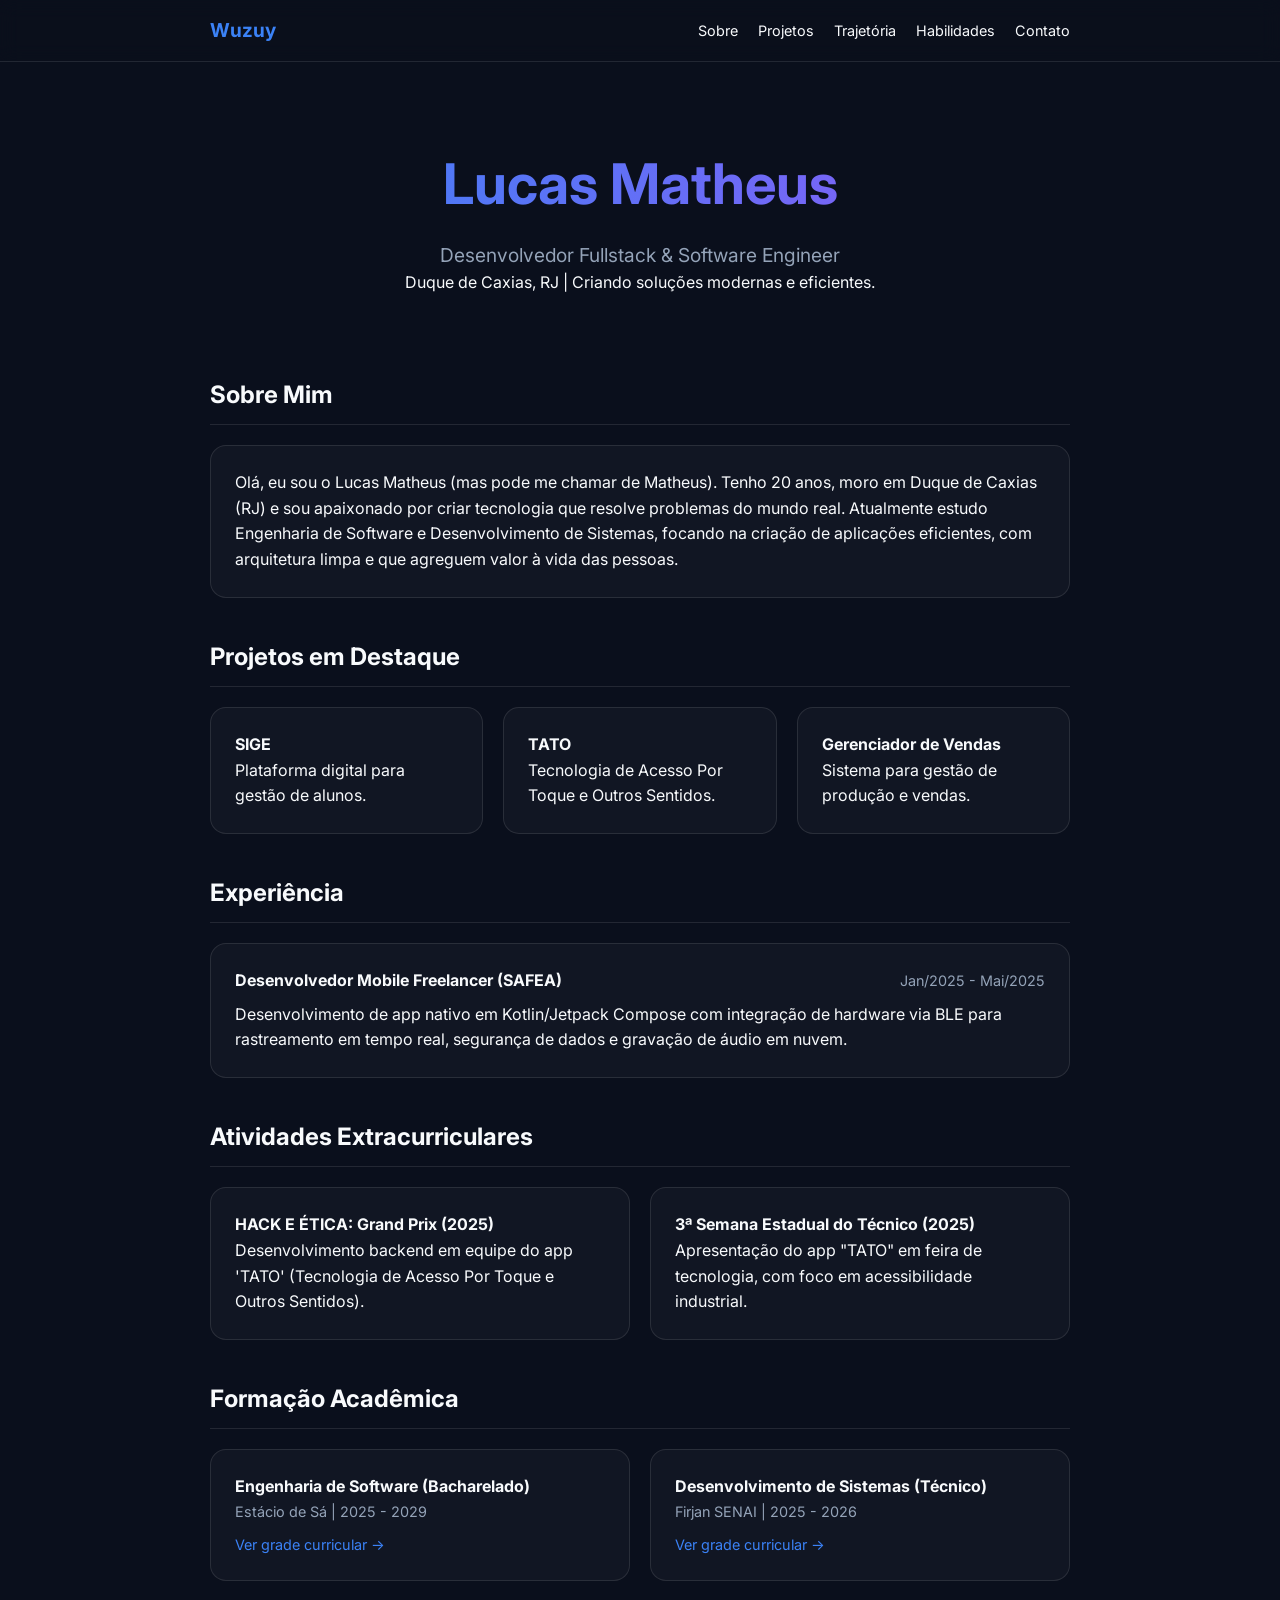
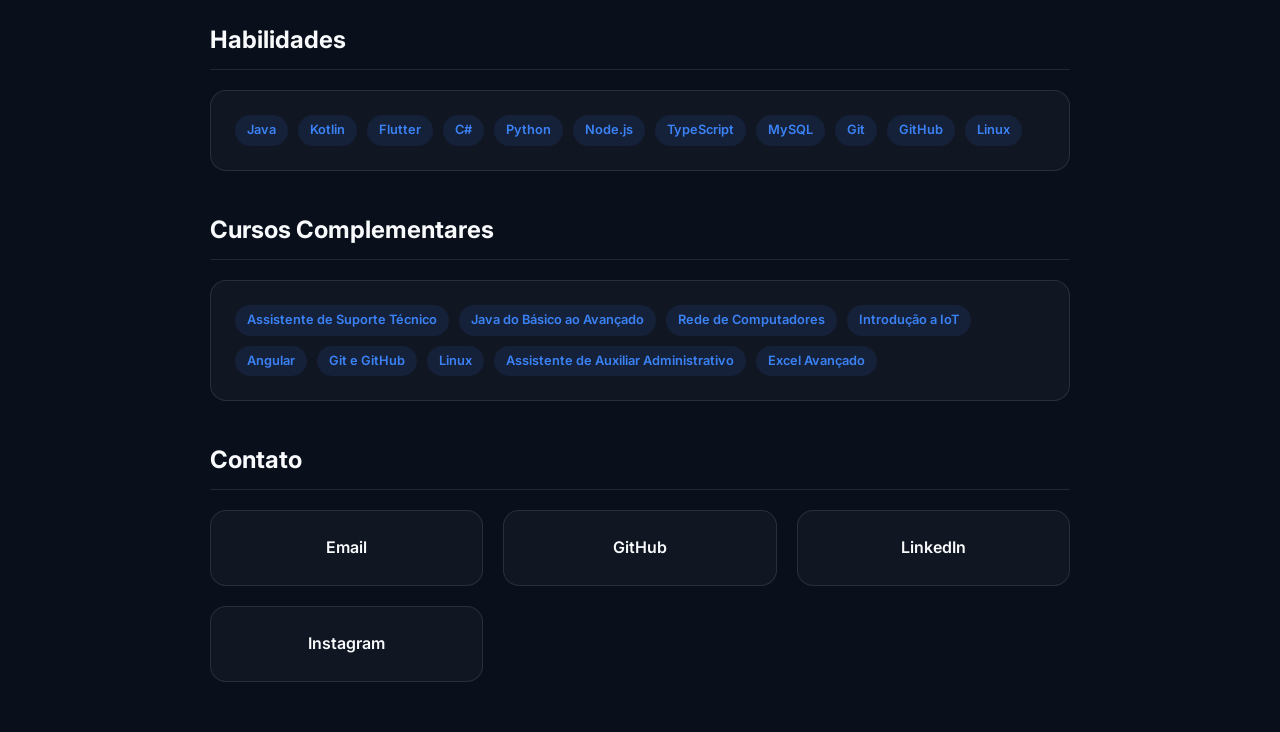
==== commit 6043cd02: "Atualização de informações" ====
--- a/index.html
+++ b/index.html
@@ -48,13 +48,13 @@
                     <h4>SIGE</h4>
                     <p>Plataforma digital para gestão de alunos.</p>
                 </div>
+                <div class="card project-card" onclick="openModal('tato')">
+                    <h4>TATO</h4>
+                    <p>Tecnologia de Acesso Por Toque e Outros Sentidos.</p>
+                </div>
                 <div class="card project-card" onclick="openModal('gerenciador-vendas')">
                     <h4>Gerenciador de Vendas</h4>
                     <p>Sistema para gestão de produção e vendas.</p>
-                </div>
-                <div class="card project-card" onclick="openModal('tato')">
-                    <h4>App TATO</h4>
-                    <p>Tecnologia de Acesso Por Toque e Outros Sentidos.</p>
                 </div>
             </div>
         </section>
@@ -63,11 +63,11 @@
             <h3 class="section-title">Experiência</h3>
             <div class="card">
                 <div class="item-header">
-                    <h4>Desenvolvedor Mobile Freelancer</h4>
+                    <h4>Desenvolvedor Mobile Freelancer (SAFEA)</h4>
                     <span class="text-secondary">Jan/2025 - Mai/2025</span>
                 </div>
-                <p>Desenvolvimento de app nativo em Kotlin/Jetpack Compose com integração de hardware via BLE e Wi-Fi
-                    para rastreamento em tempo real e segurança de dados em nuvem.</p>
+                <p>Desenvolvimento de app nativo em Kotlin/Jetpack Compose com integração de hardware via BLE
+                    para rastreamento em tempo real, segurança de dados e gravação de áudio em nuvem.</p>
             </div>
         </section>
 
@@ -107,19 +107,29 @@
             <div class="card tags-container">
                 <span class="tag">Java</span>
                 <span class="tag">Kotlin</span>
+                <span class="tag">Flutter</span>
                 <span class="tag">C#</span>
                 <span class="tag">Python</span>
                 <span class="tag">Node.js</span>
                 <span class="tag">TypeScript</span>
                 <span class="tag">MySQL</span>
+                <span class="tag">Git</span>
+                <span class="tag">GitHub</span>
+                <span class="tag">Linux</span>
             </div>
         </section>
 
         <section id="cursos" class="fade-in">
             <h3 class="section-title">Cursos Complementares</h3>
             <div class="card tags-container">
+                <span class="tag">Assistente de Suporte Técnico</span>
+                <span class="tag">Java do Básico ao Avançado</span>
+                <span class="tag">Rede de Computadores</span>
                 <span class="tag">Introdução a IoT</span>
-                <span class="tag">Assistente de Suporte Técnico</span>
+                <span class="tag">Angular</span>
+                <span class="tag">Git e GitHub</span>
+                <span class="tag">Linux</span>
+                <span class="tag">Assistente de Auxiliar Administrativo</span>
                 <span class="tag">Excel Avançado</span>
             </div>
         </section>
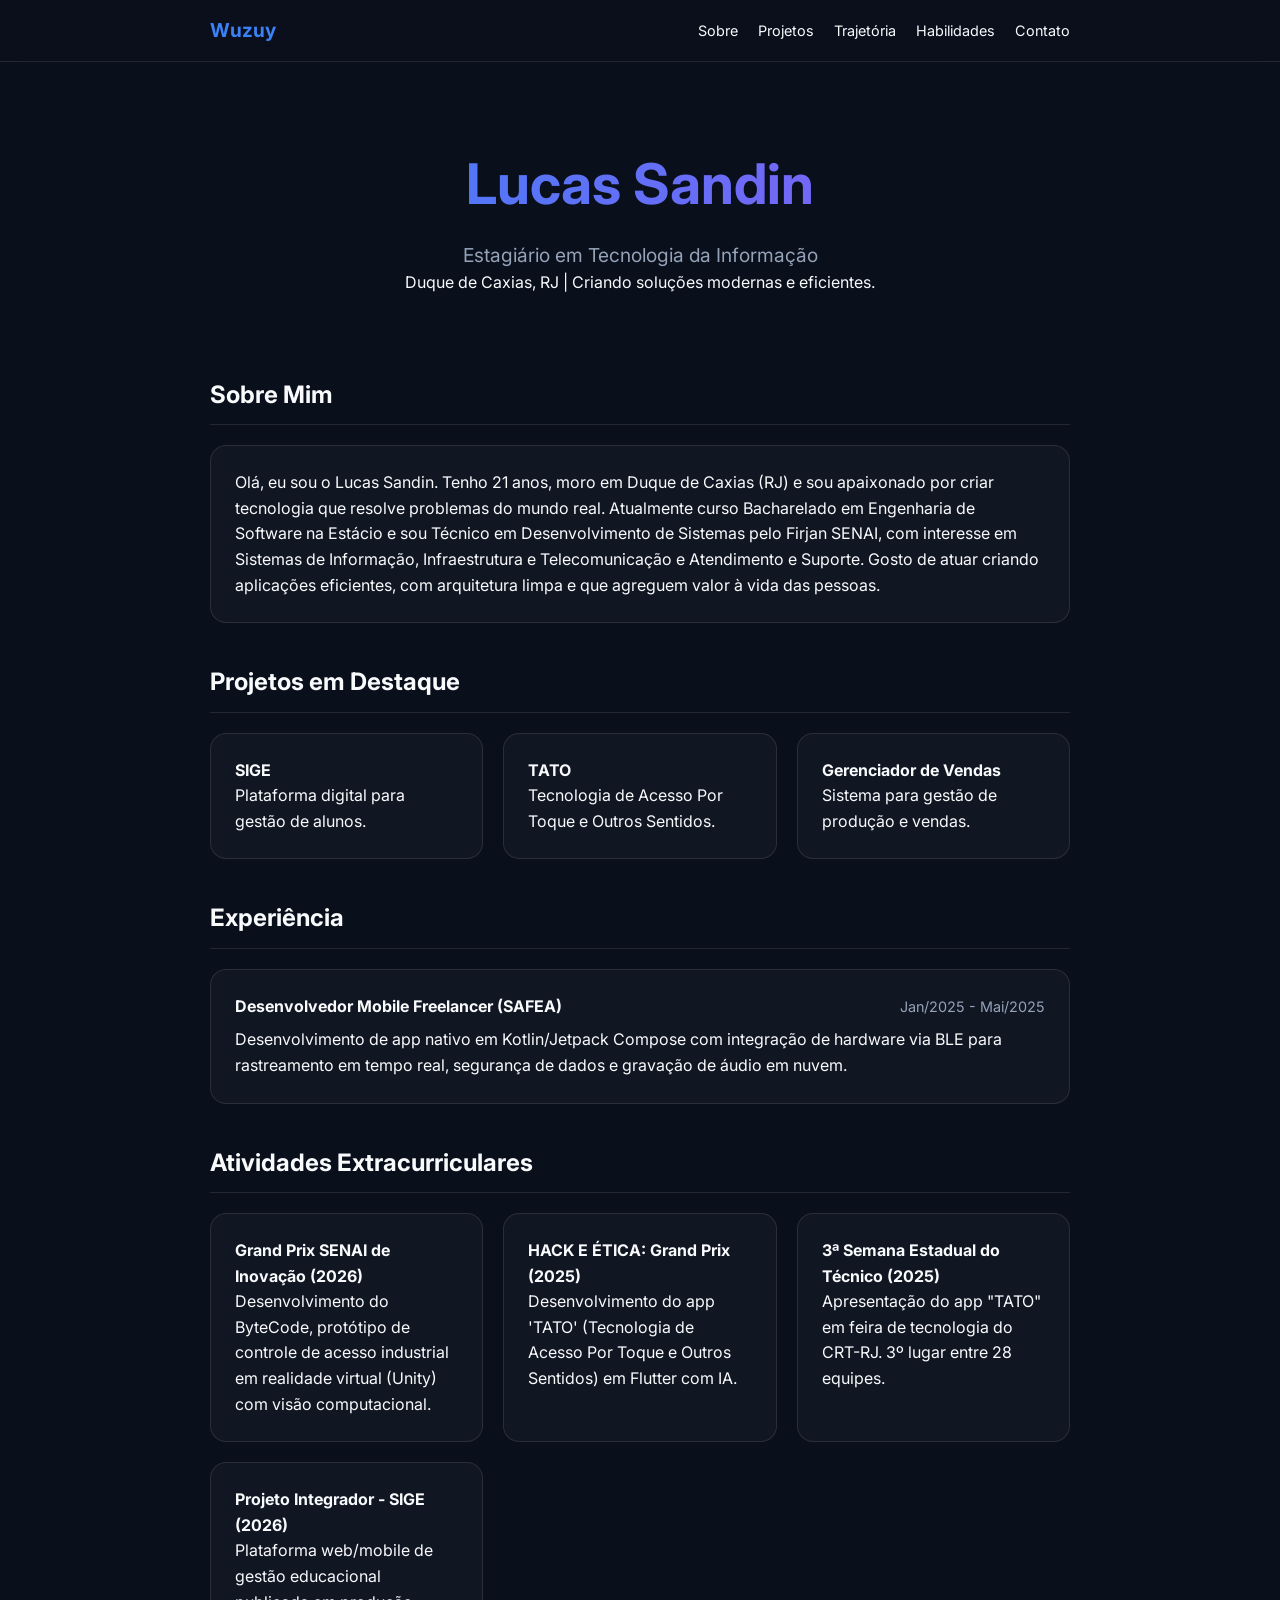
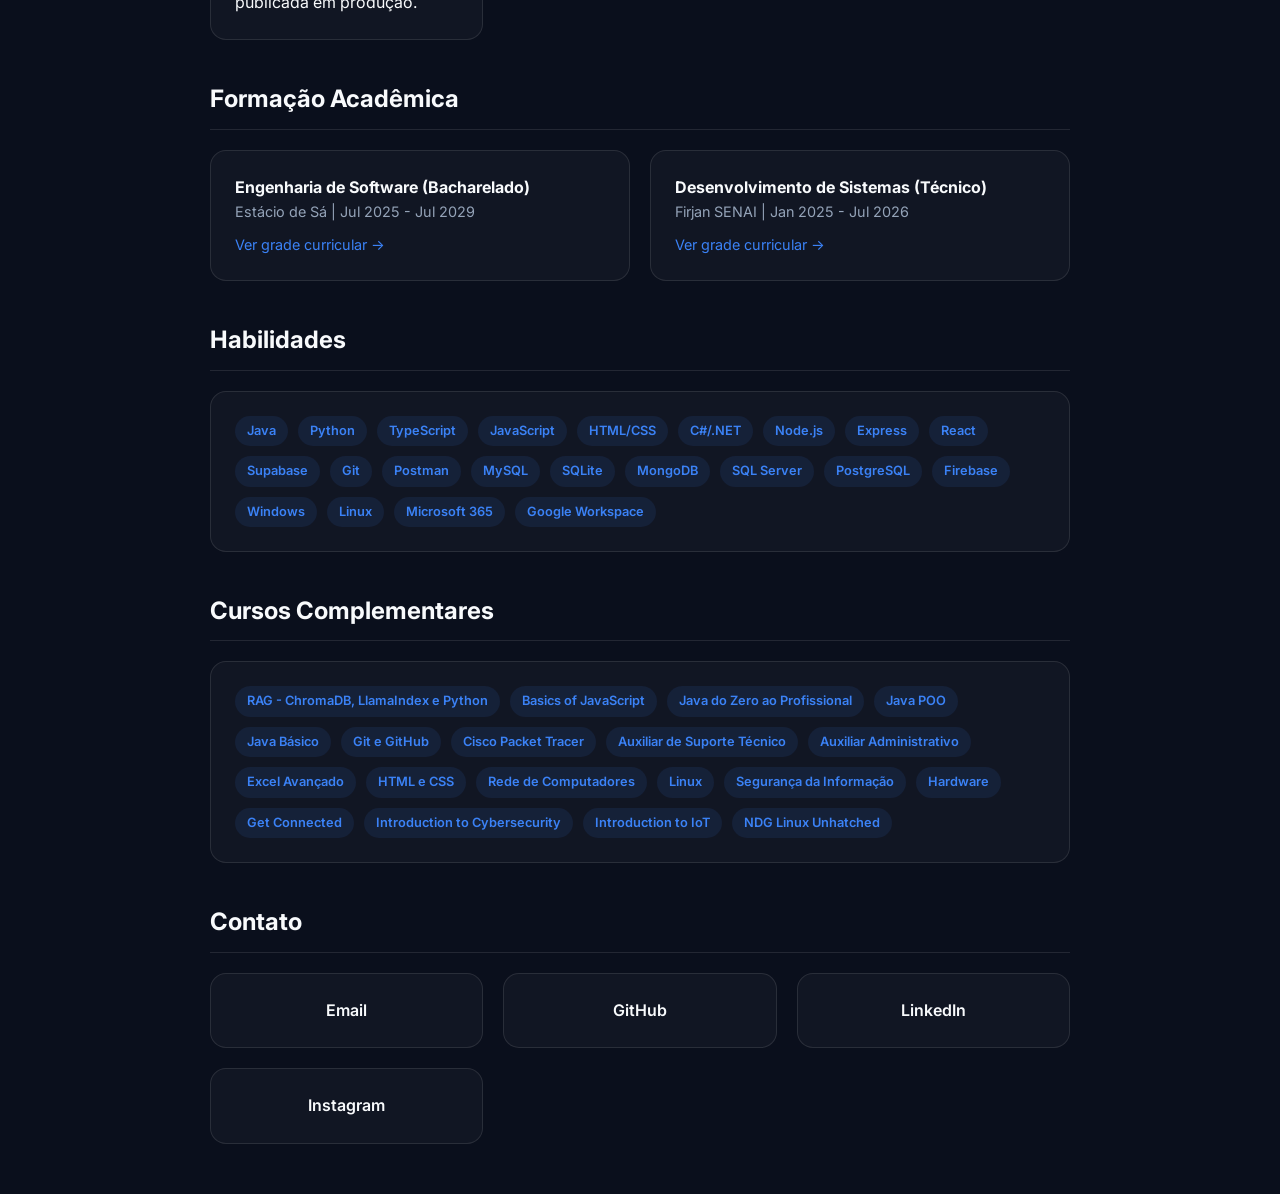
==== commit eda8681c: "Atualiza portfólio com dados do currículo de estagiário (Lucas Sandin)" ====
--- a/index.html
+++ b/index.html
@@ -4,7 +4,7 @@
 <head>
     <meta charset="UTF-8">
     <meta name="viewport" content="width=device-width, initial-scale=1.0">
-    <title>Lucas Matheus - Portfólio</title>
+    <title>Lucas Sandin - Portfólio</title>
     <link href="https://fonts.googleapis.com/css2?family=Inter:wght@300;400;600;700&display=swap" rel="stylesheet">
     <link rel="stylesheet" href="style.css">
 </head>
@@ -26,18 +26,19 @@
 
     <main class="container">
         <header class="hero">
-            <h1>Lucas Matheus</h1>
-            <h2>Desenvolvedor Fullstack & Software Engineer</h2>
+            <h1>Lucas Sandin</h1>
+            <h2>Estagiário em Tecnologia da Informação</h2>
             <p>Duque de Caxias, RJ | Criando soluções modernas e eficientes.</p>
         </header>
 
         <section id="sobre" class="fade-in">
             <h3 class="section-title">Sobre Mim</h3>
             <div class="card">
-                <p>Olá, eu sou o Lucas Matheus (mas pode me chamar de Matheus). Tenho 20 anos, moro em Duque de Caxias
-                    (RJ) e sou apaixonado por criar tecnologia que resolve problemas do mundo real. Atualmente estudo
-                    Engenharia de Software e Desenvolvimento de Sistemas, focando na criação de aplicações eficientes,
-                    com arquitetura limpa e que agreguem valor à vida das pessoas.</p>
+                <p>Olá, eu sou o Lucas Sandin. Tenho 21 anos, moro em Duque de Caxias (RJ) e sou apaixonado por criar
+                    tecnologia que resolve problemas do mundo real. Atualmente curso Bacharelado em Engenharia de
+                    Software na Estácio e sou Técnico em Desenvolvimento de Sistemas pelo Firjan SENAI, com interesse em
+                    Sistemas de Informação, Infraestrutura e Telecomunicação e Atendimento e Suporte. Gosto de atuar
+                    criando aplicações eficientes, com arquitetura limpa e que agreguem valor à vida das pessoas.</p>
             </div>
         </section>
 
@@ -75,13 +76,21 @@
             <h3 class="section-title">Atividades Extracurriculares</h3>
             <div class="grid">
                 <div class="card">
+                    <h4>Grand Prix SENAI de Inovação (2026)</h4>
+                    <p>Desenvolvimento do ByteCode, protótipo de controle de acesso industrial em realidade virtual
+                        (Unity) com visão computacional.</p>
+                </div>
+                <div class="card">
                     <h4>HACK E ÉTICA: Grand Prix (2025)</h4>
-                    <p>Desenvolvimento backend em equipe do app 'TATO' (Tecnologia de Acesso Por Toque e Outros
-                        Sentidos).</p>
+                    <p>Desenvolvimento do app 'TATO' (Tecnologia de Acesso Por Toque e Outros Sentidos) em Flutter com IA.</p>
                 </div>
                 <div class="card">
                     <h4>3ª Semana Estadual do Técnico (2025)</h4>
-                    <p>Apresentação do app "TATO" em feira de tecnologia, com foco em acessibilidade industrial.</p>
+                    <p>Apresentação do app "TATO" em feira de tecnologia do CRT-RJ. 3º lugar entre 28 equipes.</p>
+                </div>
+                <div class="card">
+                    <h4>Projeto Integrador - SIGE (2026)</h4>
+                    <p>Plataforma web/mobile de gestão educacional publicada em produção.</p>
                 </div>
             </div>
         </section>
@@ -91,12 +100,12 @@
             <div class="grid">
                 <div class="card project-card" onclick="openModal('faculdade')">
                     <h4>Engenharia de Software (Bacharelado)</h4>
-                    <p class="text-secondary">Estácio de Sá | 2025 - 2029</p>
+                    <p class="text-secondary">Estácio de Sá | Jul 2025 - Jul 2029</p>
                     <p style="margin-top: 10px; font-size: 0.9em; color: var(--accent);">Ver grade curricular &rarr;</p>
                 </div>
                 <div class="card project-card" onclick="openModal('tecnico')">
                     <h4>Desenvolvimento de Sistemas (Técnico)</h4>
-                    <p class="text-secondary">Firjan SENAI | 2025 - 2026</p>
+                    <p class="text-secondary">Firjan SENAI | Jan 2025 - Jul 2026</p>
                     <p style="margin-top: 10px; font-size: 0.9em; color: var(--accent);">Ver grade curricular &rarr;</p>
                 </div>
             </div>
@@ -106,31 +115,52 @@
             <h3 class="section-title">Habilidades</h3>
             <div class="card tags-container">
                 <span class="tag">Java</span>
-                <span class="tag">Kotlin</span>
-                <span class="tag">Flutter</span>
-                <span class="tag">C#</span>
                 <span class="tag">Python</span>
+                <span class="tag">TypeScript</span>
+                <span class="tag">JavaScript</span>
+                <span class="tag">HTML/CSS</span>
+                <span class="tag">C#/.NET</span>
                 <span class="tag">Node.js</span>
-                <span class="tag">TypeScript</span>
+                <span class="tag">Express</span>
+                <span class="tag">React</span>
+                <span class="tag">Supabase</span>
+                <span class="tag">Git</span>
+                <span class="tag">Postman</span>
                 <span class="tag">MySQL</span>
-                <span class="tag">Git</span>
-                <span class="tag">GitHub</span>
+                <span class="tag">SQLite</span>
+                <span class="tag">MongoDB</span>
+                <span class="tag">SQL Server</span>
+                <span class="tag">PostgreSQL</span>
+                <span class="tag">Firebase</span>
+                <span class="tag">Windows</span>
                 <span class="tag">Linux</span>
+                <span class="tag">Microsoft 365</span>
+                <span class="tag">Google Workspace</span>
             </div>
         </section>
 
         <section id="cursos" class="fade-in">
             <h3 class="section-title">Cursos Complementares</h3>
             <div class="card tags-container">
-                <span class="tag">Assistente de Suporte Técnico</span>
-                <span class="tag">Java do Básico ao Avançado</span>
+                <span class="tag">RAG - ChromaDB, LlamaIndex e Python</span>
+                <span class="tag">Basics of JavaScript</span>
+                <span class="tag">Java do Zero ao Profissional</span>
+                <span class="tag">Java POO</span>
+                <span class="tag">Java Básico</span>
+                <span class="tag">Git e GitHub</span>
+                <span class="tag">Cisco Packet Tracer</span>
+                <span class="tag">Auxiliar de Suporte Técnico</span>
+                <span class="tag">Auxiliar Administrativo</span>
+                <span class="tag">Excel Avançado</span>
+                <span class="tag">HTML e CSS</span>
                 <span class="tag">Rede de Computadores</span>
-                <span class="tag">Introdução a IoT</span>
-                <span class="tag">Angular</span>
-                <span class="tag">Git e GitHub</span>
                 <span class="tag">Linux</span>
-                <span class="tag">Assistente de Auxiliar Administrativo</span>
-                <span class="tag">Excel Avançado</span>
+                <span class="tag">Segurança da Informação</span>
+                <span class="tag">Hardware</span>
+                <span class="tag">Get Connected</span>
+                <span class="tag">Introduction to Cybersecurity</span>
+                <span class="tag">Introduction to IoT</span>
+                <span class="tag">NDG Linux Unhatched</span>
             </div>
         </section>
 
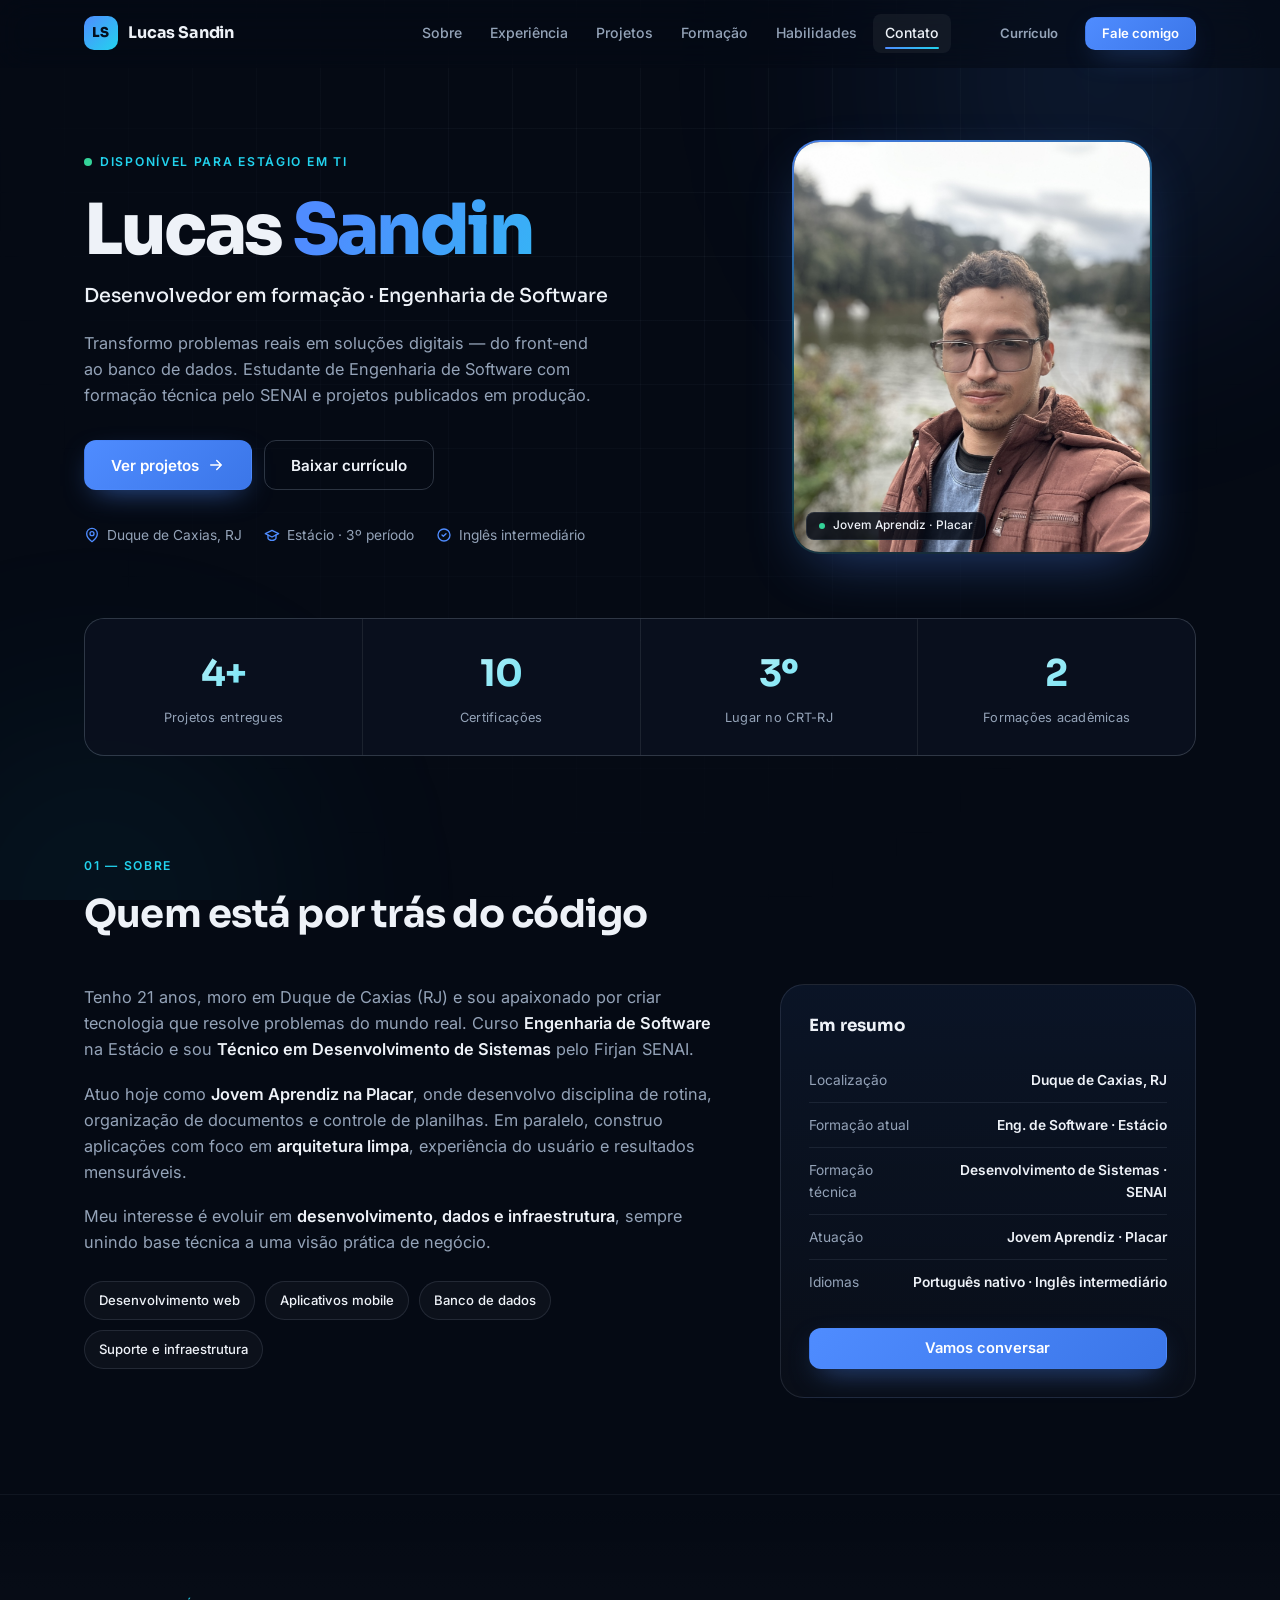
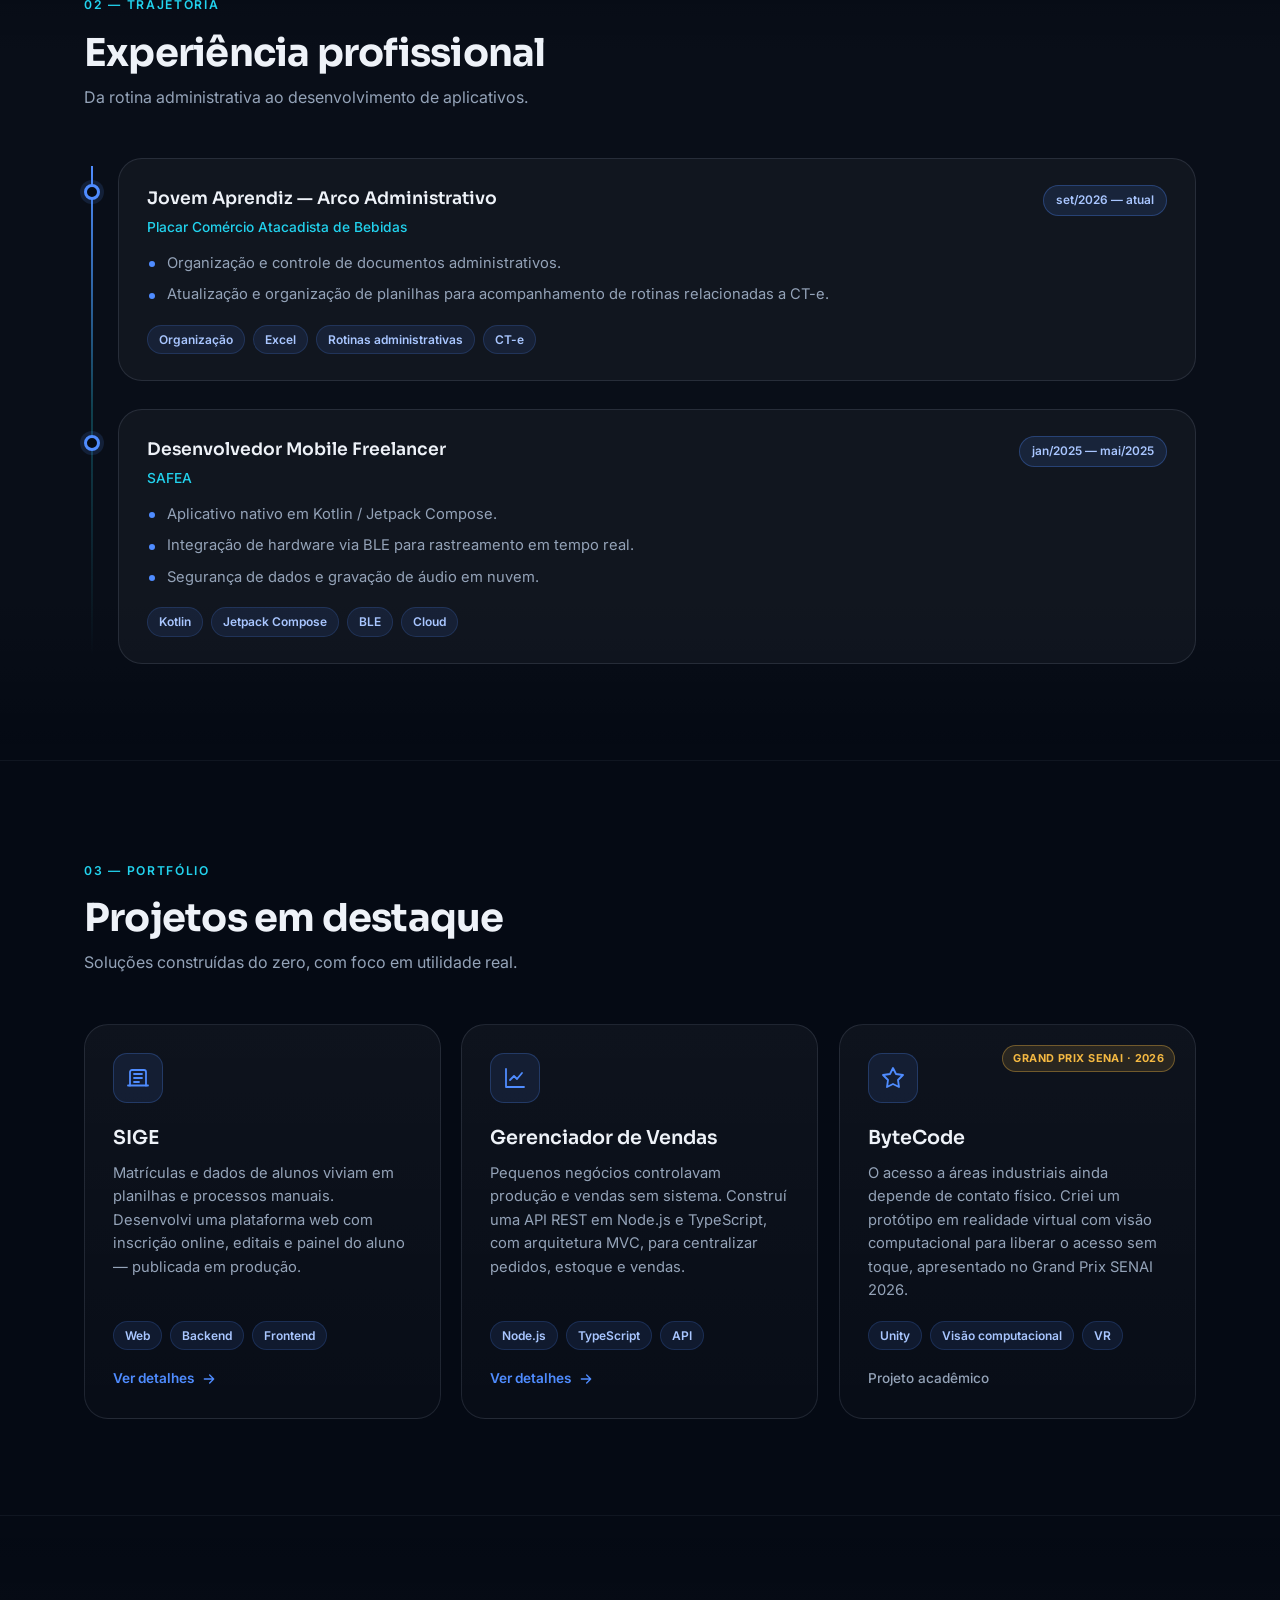
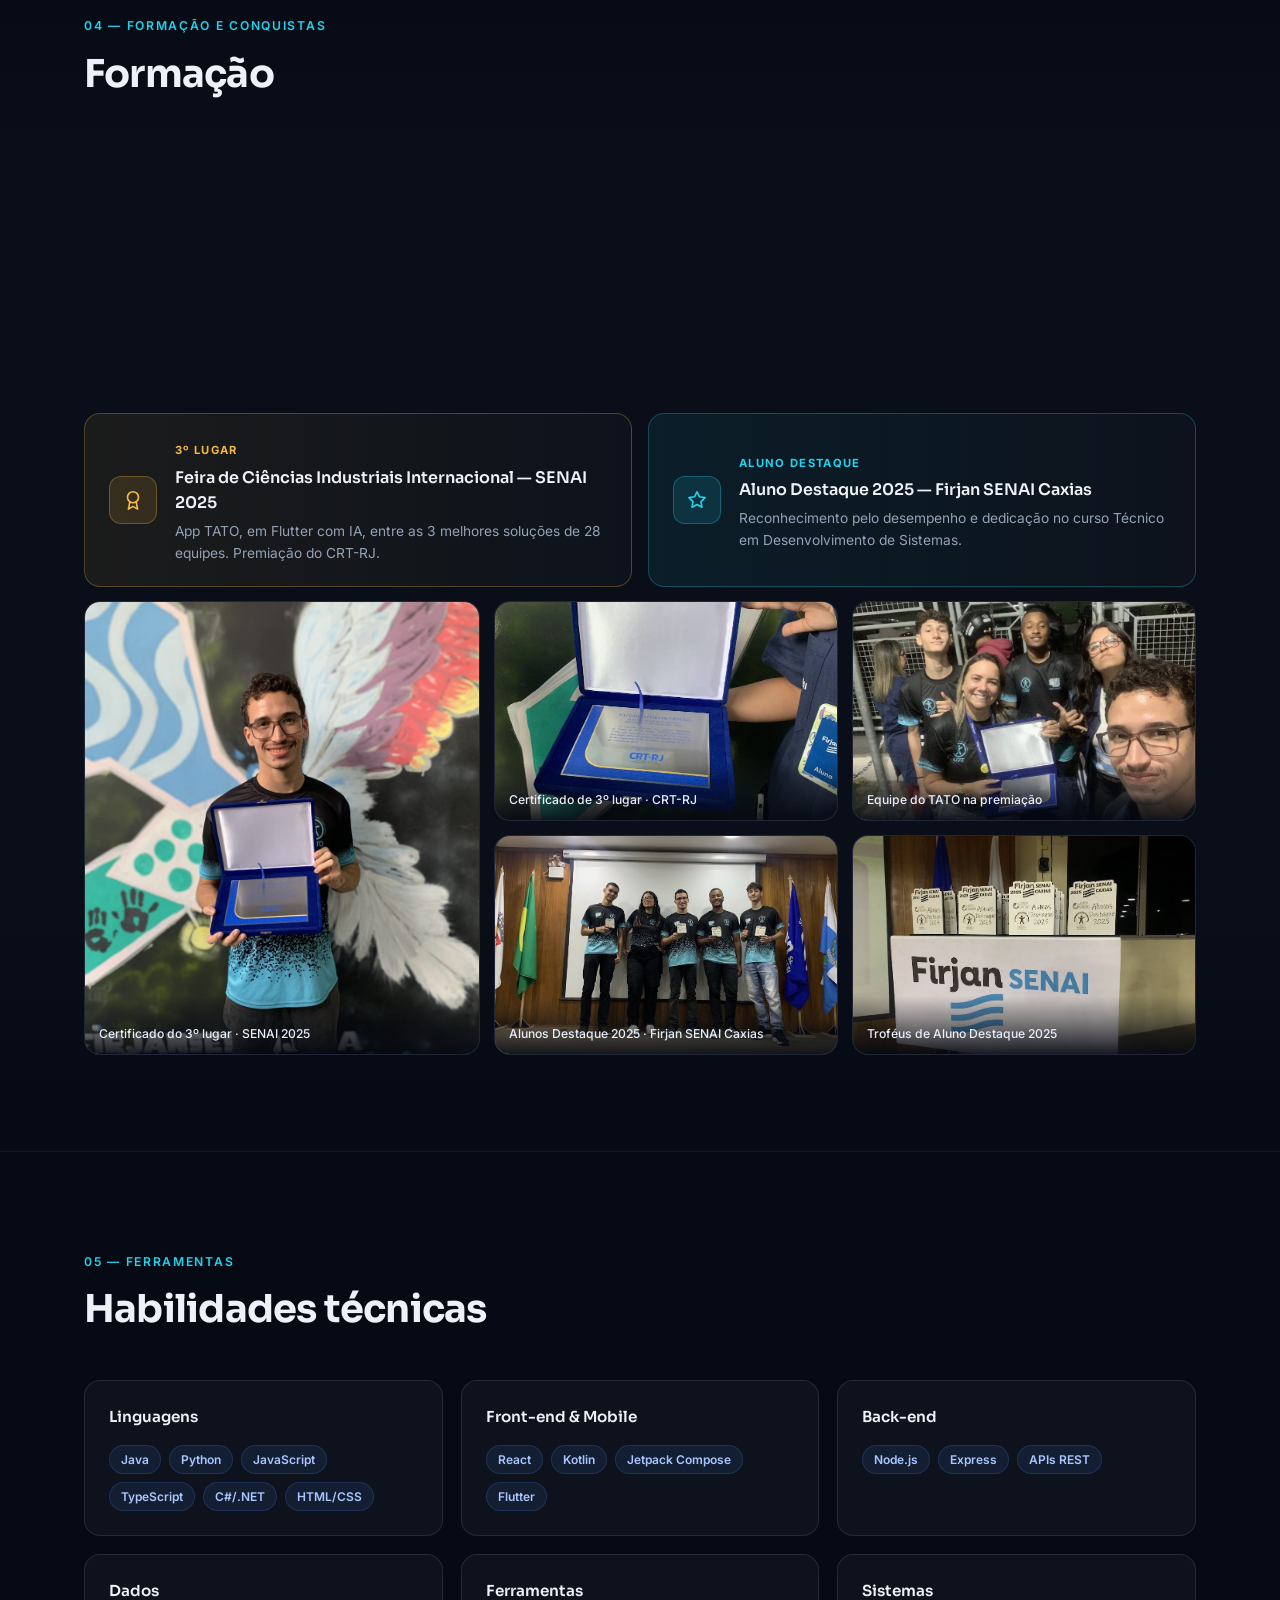
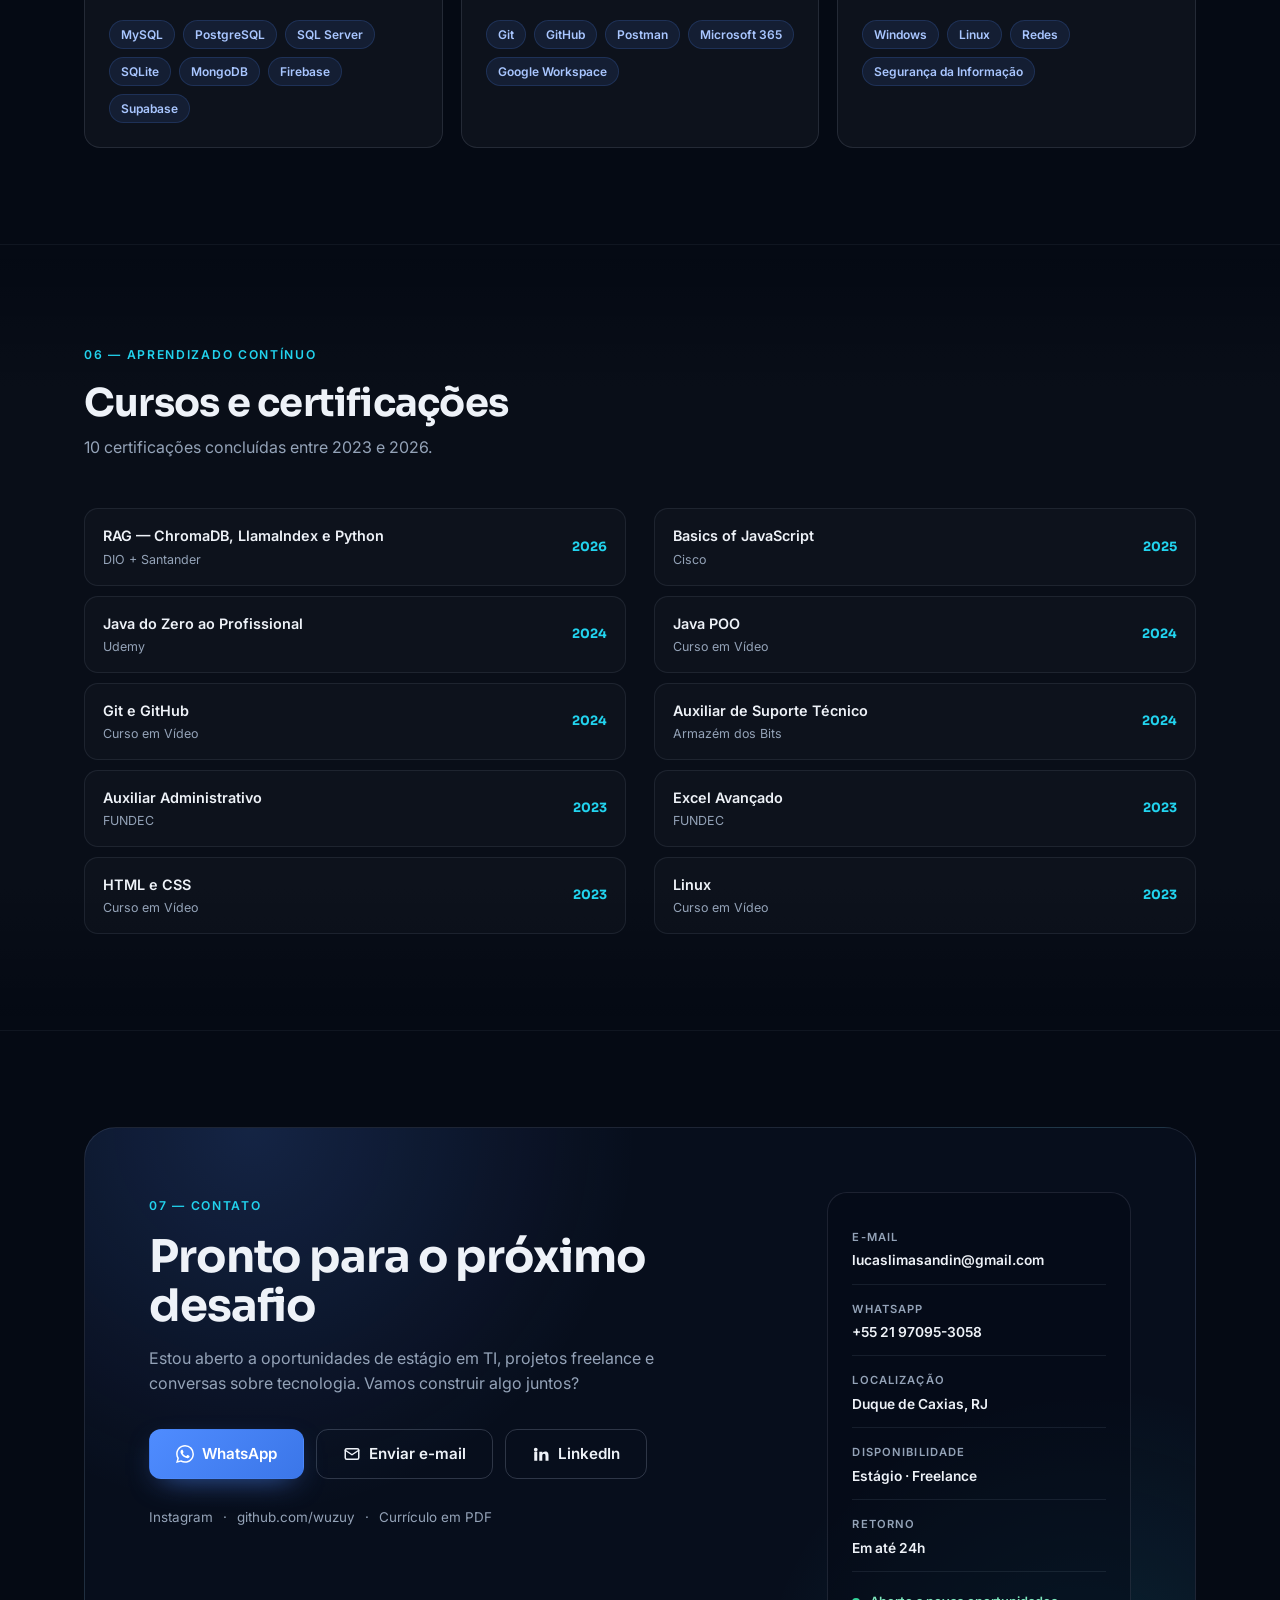
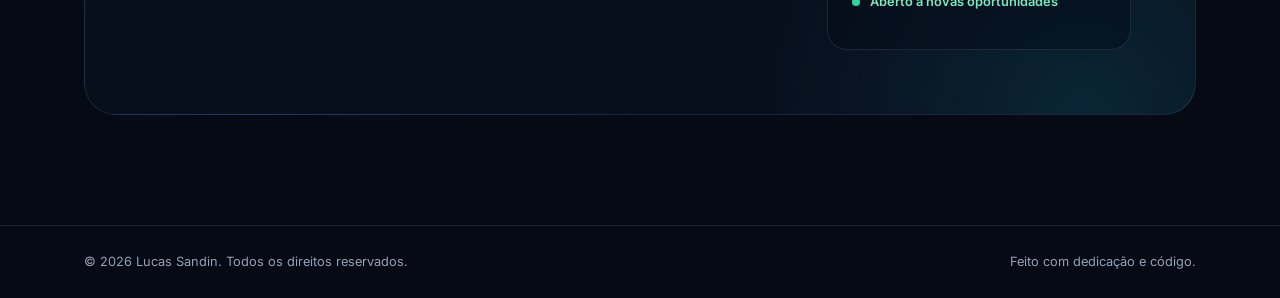
==== commit 39f68900: "Redesenha portfólio e adiciona conquistas, WhatsApp e currículo" ====
--- a/index.html
+++ b/index.html
@@ -4,188 +4,744 @@
 <head>
     <meta charset="UTF-8">
     <meta name="viewport" content="width=device-width, initial-scale=1.0">
-    <title>Lucas Sandin - Portfólio</title>
-    <link href="https://fonts.googleapis.com/css2?family=Inter:wght@300;400;600;700&display=swap" rel="stylesheet">
+    <title>Lucas Sandin — Desenvolvedor em Formação</title>
+    <meta name="description"
+        content="Portfólio de Lucas Sandin, desenvolvedor em formação em Engenharia de Software. Projetos de desenvolvimento web, mobile e dados.">
+    <link rel="preconnect" href="https://fonts.googleapis.com">
+    <link rel="preconnect" href="https://fonts.gstatic.com" crossorigin>
+    <link
+        href="https://fonts.googleapis.com/css2?family=Inter:wght@300;400;500;600;700&family=Sora:wght@400;500;600;700;800&display=swap"
+        rel="stylesheet">
     <link rel="stylesheet" href="style.css">
 </head>
 
 <body>
-    <nav class="navbar">
+    <div class="scroll-progress" id="scroll-progress" aria-hidden="true"></div>
+    <div class="bg-effects" aria-hidden="true">
+        <span class="bg-glow bg-glow-1"></span>
+        <span class="bg-glow bg-glow-2"></span>
+        <span class="bg-grid"></span>
+    </div>
+
+    <nav class="navbar" id="navbar">
         <div class="nav-content">
-            <span class="logo">Wuzuy</span>
+            <a href="#top" class="brand">
+                <span class="brand-mark">LS</span>
+                <span class="brand-text">Lucas Sandin</span>
+            </a>
+
             <ul class="nav-links" id="nav-links">
                 <li><a href="#sobre">Sobre</a></li>
+                <li><a href="#experiencia">Experiência</a></li>
                 <li><a href="#projetos">Projetos</a></li>
-                <li><a href="#experiencia">Trajetória</a></li>
+                <li><a href="#formacao">Formação</a></li>
                 <li><a href="#habilidades">Habilidades</a></li>
                 <li><a href="#contato">Contato</a></li>
             </ul>
-            <button class="menu-btn" id="menu-btn" aria-label="Menu">&#9776;</button>
+
+            <div class="nav-actions">
+                <a href="assets/curriculo-lucas-sandin.pdf" class="btn btn-ghost btn-sm" download>Currículo</a>
+                <a href="#contato" class="btn btn-primary btn-sm">Fale comigo</a>
+            </div>
+
+            <button class="menu-btn" id="menu-btn" aria-label="Abrir menu" aria-expanded="false" aria-controls="nav-links">
+                <span></span><span></span><span></span>
+            </button>
         </div>
     </nav>
 
-    <main class="container">
-        <header class="hero">
-            <h1>Lucas Sandin</h1>
-            <h2>Estagiário em Tecnologia da Informação</h2>
-            <p>Duque de Caxias, RJ | Criando soluções modernas e eficientes.</p>
-        </header>
-
-        <section id="sobre" class="fade-in">
-            <h3 class="section-title">Sobre Mim</h3>
-            <div class="card">
-                <p>Olá, eu sou o Lucas Sandin. Tenho 21 anos, moro em Duque de Caxias (RJ) e sou apaixonado por criar
-                    tecnologia que resolve problemas do mundo real. Atualmente curso Bacharelado em Engenharia de
-                    Software na Estácio e sou Técnico em Desenvolvimento de Sistemas pelo Firjan SENAI, com interesse em
-                    Sistemas de Informação, Infraestrutura e Telecomunicação e Atendimento e Suporte. Gosto de atuar
-                    criando aplicações eficientes, com arquitetura limpa e que agreguem valor à vida das pessoas.</p>
+    <main id="top">
+        <section class="home-hero">
+            <div class="wrap hero-grid">
+                <div class="hero-copy">
+                    <span class="eyebrow">
+                        <span class="pulse-dot"></span> Disponível para estágio em TI
+                    </span>
+
+                    <h1>Lucas <span class="text-gradient">Sandin</span></h1>
+
+                    <p class="hero-role">Desenvolvedor em formação · Engenharia de Software</p>
+
+                    <p class="hero-lead">
+                        Transformo problemas reais em soluções digitais — do front-end ao banco de dados.
+                        Estudante de Engenharia de Software com formação técnica pelo SENAI e projetos
+                        publicados em produção.
+                    </p>
+
+                    <div class="hero-cta">
+                        <a href="#projetos" class="btn btn-primary btn-lg">
+                            Ver projetos
+                            <svg viewBox="0 0 24 24" width="18" height="18" fill="none" stroke="currentColor"
+                                stroke-width="2" stroke-linecap="round" stroke-linejoin="round">
+                                <path d="M5 12h14M13 6l6 6-6 6" />
+                            </svg>
+                        </a>
+                        <a href="assets/curriculo-lucas-sandin.pdf" class="btn btn-outline btn-lg" download>
+                            Baixar currículo
+                        </a>
+                    </div>
+
+                    <ul class="hero-meta">
+                        <li>
+                            <svg viewBox="0 0 24 24" width="16" height="16" fill="none" stroke="currentColor"
+                                stroke-width="2" stroke-linecap="round" stroke-linejoin="round">
+                                <path d="M20 10c0 6-8 12-8 12s-8-6-8-12a8 8 0 0 1 16 0Z" />
+                                <circle cx="12" cy="10" r="3" />
+                            </svg>
+                            Duque de Caxias, RJ
+                        </li>
+                        <li>
+                            <svg viewBox="0 0 24 24" width="16" height="16" fill="none" stroke="currentColor"
+                                stroke-width="2" stroke-linecap="round" stroke-linejoin="round">
+                                <path d="M22 10 12 5 2 10l10 5 10-5Z" />
+                                <path d="M6 12v5c0 1 2.7 3 6 3s6-2 6-3v-5" />
+                            </svg>
+                            Estácio · 3º período
+                        </li>
+                        <li>
+                            <svg viewBox="0 0 24 24" width="16" height="16" fill="none" stroke="currentColor"
+                                stroke-width="2" stroke-linecap="round" stroke-linejoin="round">
+                                <path d="m9 12 2 2 4-4" />
+                                <circle cx="12" cy="12" r="9" />
+                            </svg>
+                            Inglês intermediário
+                        </li>
+                    </ul>
+                </div>
+
+                <div class="hero-visual">
+                    <div class="portrait">
+                        <div class="portrait-frame">
+                            <img src="assets/profile.jpg" alt="Fotografia de Lucas Sandin" loading="eager">
+                        </div>
+                        <span class="photo-tag"><span class="dot"></span> Jovem Aprendiz · Placar</span>
+                    </div>
+                </div>
+            </div>
+
+            <div class="wrap">
+                <div class="stats" id="stats">
+                    <div class="stat">
+                        <strong data-counter="4" data-suffix="+">0</strong>
+                        <span>Projetos entregues</span>
+                    </div>
+                    <div class="stat">
+                        <strong data-counter="10">0</strong>
+                        <span>Certificações</span>
+                    </div>
+                    <div class="stat">
+                        <strong data-counter="3" data-suffix="º">0</strong>
+                        <span>Lugar no CRT-RJ</span>
+                    </div>
+                    <div class="stat">
+                        <strong data-counter="2">0</strong>
+                        <span>Formações acadêmicas</span>
+                    </div>
+                </div>
             </div>
         </section>
 
-        <section id="projetos" class="fade-in">
-            <h3 class="section-title">Projetos em Destaque</h3>
-            <div class="grid">
-                <div class="card project-card" onclick="openModal('sige')">
-                    <h4>SIGE</h4>
-                    <p>Plataforma digital para gestão de alunos.</p>
-                </div>
-                <div class="card project-card" onclick="openModal('tato')">
-                    <h4>TATO</h4>
-                    <p>Tecnologia de Acesso Por Toque e Outros Sentidos.</p>
-                </div>
-                <div class="card project-card" onclick="openModal('gerenciador-vendas')">
-                    <h4>Gerenciador de Vendas</h4>
-                    <p>Sistema para gestão de produção e vendas.</p>
+        <section id="sobre" class="section reveal">
+            <div class="wrap">
+                <div class="section-head">
+                    <span class="eyebrow">01 — Sobre</span>
+                    <h2>Quem está por trás do código</h2>
+                </div>
+
+                <div class="about-grid">
+                    <div class="about-copy">
+                        <p>
+                            Tenho 21 anos, moro em Duque de Caxias (RJ) e sou apaixonado por criar tecnologia
+                            que resolve problemas do mundo real. Curso <strong>Engenharia de Software</strong>
+                            na Estácio e sou <strong>Técnico em Desenvolvimento de Sistemas</strong> pelo
+                            Firjan SENAI.
+                        </p>
+                        <p>
+                            Atuo hoje como <strong>Jovem Aprendiz na Placar</strong>, onde desenvolvo disciplina
+                            de rotina, organização de documentos e controle de planilhas. Em paralelo, construo
+                            aplicações com foco em <strong>arquitetura limpa</strong>, experiência do usuário e
+                            resultados mensuráveis.
+                        </p>
+                        <p>
+                            Meu interesse é evoluir em <strong>desenvolvimento, dados e infraestrutura</strong>,
+                            sempre unindo base técnica a uma visão prática de negócio.
+                        </p>
+
+                        <div class="about-tags">
+                            <span class="chip">Desenvolvimento web</span>
+                            <span class="chip">Aplicativos mobile</span>
+                            <span class="chip">Banco de dados</span>
+                            <span class="chip">Suporte e infraestrutura</span>
+                        </div>
+                    </div>
+
+                    <aside class="about-card">
+                        <h3>Em resumo</h3>
+                        <ul class="facts">
+                            <li>
+                                <span>Localização</span>
+                                <strong>Duque de Caxias, RJ</strong>
+                            </li>
+                            <li>
+                                <span>Formação atual</span>
+                                <strong>Eng. de Software · Estácio</strong>
+                            </li>
+                            <li>
+                                <span>Formação técnica</span>
+                                <strong>Desenvolvimento de Sistemas · SENAI</strong>
+                            </li>
+                            <li>
+                                <span>Atuação</span>
+                                <strong>Jovem Aprendiz · Placar</strong>
+                            </li>
+                            <li>
+                                <span>Idiomas</span>
+                                <strong>Português nativo · Inglês intermediário</strong>
+                            </li>
+                        </ul>
+                        <a href="#contato" class="btn btn-primary btn-block">Vamos conversar</a>
+                    </aside>
                 </div>
             </div>
         </section>
 
-        <section id="experiencia" class="fade-in">
-            <h3 class="section-title">Experiência</h3>
-            <div class="card">
-                <div class="item-header">
-                    <h4>Desenvolvedor Mobile Freelancer (SAFEA)</h4>
-                    <span class="text-secondary">Jan/2025 - Mai/2025</span>
-                </div>
-                <p>Desenvolvimento de app nativo em Kotlin/Jetpack Compose com integração de hardware via BLE
-                    para rastreamento em tempo real, segurança de dados e gravação de áudio em nuvem.</p>
+        <section id="experiencia" class="section section-alt reveal">
+            <div class="wrap">
+                <div class="section-head">
+                    <span class="eyebrow">02 — Trajetória</span>
+                    <h2>Experiência profissional</h2>
+                    <p class="section-sub">Da rotina administrativa ao desenvolvimento de aplicativos.</p>
+                </div>
+
+                <div class="timeline">
+                    <article class="timeline-item">
+                        <div class="timeline-marker" aria-hidden="true"></div>
+                        <div class="timeline-body">
+                            <div class="timeline-top">
+                                <div>
+                                    <h3>Jovem Aprendiz — Arco Administrativo</h3>
+                                    <p class="timeline-company">Placar Comércio Atacadista de Bebidas</p>
+                                </div>
+                                <span class="badge">set/2026 — atual</span>
+                            </div>
+                            <ul class="bullets">
+                                <li>Organização e controle de documentos administrativos.</li>
+                                <li>Atualização e organização de planilhas para acompanhamento de rotinas
+                                    relacionadas a CT-e.</li>
+                            </ul>
+                            <div class="tags-container">
+                                <span class="tag">Organização</span>
+                                <span class="tag">Excel</span>
+                                <span class="tag">Rotinas administrativas</span>
+                                <span class="tag">CT-e</span>
+                            </div>
+                        </div>
+                    </article>
+
+                    <article class="timeline-item">
+                        <div class="timeline-marker" aria-hidden="true"></div>
+                        <div class="timeline-body">
+                            <div class="timeline-top">
+                                <div>
+                                    <h3>Desenvolvedor Mobile Freelancer</h3>
+                                    <p class="timeline-company">SAFEA</p>
+                                </div>
+                                <span class="badge">jan/2025 — mai/2025</span>
+                            </div>
+                            <ul class="bullets">
+                                <li>Aplicativo nativo em Kotlin / Jetpack Compose.</li>
+                                <li>Integração de hardware via BLE para rastreamento em tempo real.</li>
+                                <li>Segurança de dados e gravação de áudio em nuvem.</li>
+                            </ul>
+                            <div class="tags-container">
+                                <span class="tag">Kotlin</span>
+                                <span class="tag">Jetpack Compose</span>
+                                <span class="tag">BLE</span>
+                                <span class="tag">Cloud</span>
+                            </div>
+                        </div>
+                    </article>
+                </div>
             </div>
         </section>
 
-        <section id="atividades" class="fade-in">
-            <h3 class="section-title">Atividades Extracurriculares</h3>
-            <div class="grid">
-                <div class="card">
-                    <h4>Grand Prix SENAI de Inovação (2026)</h4>
-                    <p>Desenvolvimento do ByteCode, protótipo de controle de acesso industrial em realidade virtual
-                        (Unity) com visão computacional.</p>
-                </div>
-                <div class="card">
-                    <h4>HACK E ÉTICA: Grand Prix (2025)</h4>
-                    <p>Desenvolvimento do app 'TATO' (Tecnologia de Acesso Por Toque e Outros Sentidos) em Flutter com IA.</p>
-                </div>
-                <div class="card">
-                    <h4>3ª Semana Estadual do Técnico (2025)</h4>
-                    <p>Apresentação do app "TATO" em feira de tecnologia do CRT-RJ. 3º lugar entre 28 equipes.</p>
-                </div>
-                <div class="card">
-                    <h4>Projeto Integrador - SIGE (2026)</h4>
-                    <p>Plataforma web/mobile de gestão educacional publicada em produção.</p>
+        <section id="projetos" class="section reveal">
+            <div class="wrap">
+                <div class="section-head">
+                    <span class="eyebrow">03 — Portfólio</span>
+                    <h2>Projetos em destaque</h2>
+                    <p class="section-sub">Soluções construídas do zero, com foco em utilidade real.</p>
+                </div>
+
+                <div class="projects-grid stagger">
+                    <article class="project-card" onclick="openModal('sige')" tabindex="0" role="button"
+                        aria-label="Ver detalhes do projeto SIGE">
+                        <div class="project-icon">
+                            <svg viewBox="0 0 24 24" width="24" height="24" fill="none" stroke="currentColor"
+                                stroke-width="1.8" stroke-linecap="round" stroke-linejoin="round">
+                                <path d="M4 19.5V6a2 2 0 0 1 2-2h12a2 2 0 0 1 2 2v13.5" />
+                                <path d="M8 8h8M8 12h8M8 16h5" />
+                                <path d="M2 19.5h20" />
+                            </svg>
+                        </div>
+                        <h3>SIGE</h3>
+                        <p>Matrículas e dados de alunos viviam em planilhas e processos manuais. Desenvolvi uma
+                            plataforma web com inscrição online, editais e painel do aluno — publicada em produção.</p>
+                        <div class="tags-container">
+                            <span class="tag">Web</span>
+                            <span class="tag">Backend</span>
+                            <span class="tag">Frontend</span>
+                        </div>
+                        <span class="project-link">
+                            Ver detalhes
+                            <svg viewBox="0 0 24 24" width="16" height="16" fill="none" stroke="currentColor"
+                                stroke-width="2" stroke-linecap="round" stroke-linejoin="round">
+                                <path d="M5 12h14M13 6l6 6-6 6" />
+                            </svg>
+                        </span>
+                    </article>
+
+                    <article class="project-card" onclick="openModal('gerenciador-vendas')" tabindex="0" role="button"
+                        aria-label="Ver detalhes do projeto Gerenciador de Vendas">
+                        <div class="project-icon">
+                            <svg viewBox="0 0 24 24" width="24" height="24" fill="none" stroke="currentColor"
+                                stroke-width="1.8" stroke-linecap="round" stroke-linejoin="round">
+                                <path d="M3 3v18h18" />
+                                <path d="m7 14 4-4 3 3 5-6" />
+                            </svg>
+                        </div>
+                        <h3>Gerenciador de Vendas</h3>
+                        <p>Pequenos negócios controlavam produção e vendas sem sistema. Construí uma API REST em Node.js
+                            e TypeScript, com arquitetura MVC, para centralizar pedidos, estoque e vendas.</p>
+                        <div class="tags-container">
+                            <span class="tag">Node.js</span>
+                            <span class="tag">TypeScript</span>
+                            <span class="tag">API</span>
+                        </div>
+                        <span class="project-link">
+                            Ver detalhes
+                            <svg viewBox="0 0 24 24" width="16" height="16" fill="none" stroke="currentColor"
+                                stroke-width="2" stroke-linecap="round" stroke-linejoin="round">
+                                <path d="M5 12h14M13 6l6 6-6 6" />
+                            </svg>
+                        </span>
+                    </article>
+
+                    <article class="project-card project-static">
+                        <span class="project-flag">Grand Prix SENAI · 2026</span>
+                        <div class="project-icon">
+                            <svg viewBox="0 0 24 24" width="24" height="24" fill="none" stroke="currentColor"
+                                stroke-width="1.8" stroke-linecap="round" stroke-linejoin="round">
+                                <path d="m12 2 3 6 7 1-5 5 1 7-6-3-6 3 1-7-5-5 7-1 3-6Z" />
+                            </svg>
+                        </div>
+                        <h3>ByteCode</h3>
+                        <p>O acesso a áreas industriais ainda depende de contato físico. Criei um protótipo em
+                            realidade virtual com visão computacional para liberar o acesso sem toque, apresentado no
+                            Grand Prix SENAI 2026.</p>
+                        <div class="tags-container">
+                            <span class="tag">Unity</span>
+                            <span class="tag">Visão computacional</span>
+                            <span class="tag">VR</span>
+                        </div>
+                        <span class="project-link project-link-muted">Projeto acadêmico</span>
+                    </article>
                 </div>
             </div>
         </section>
 
-        <section id="formacao" class="fade-in">
-            <h3 class="section-title">Formação Acadêmica</h3>
-            <div class="grid">
-                <div class="card project-card" onclick="openModal('faculdade')">
-                    <h4>Engenharia de Software (Bacharelado)</h4>
-                    <p class="text-secondary">Estácio de Sá | Jul 2025 - Jul 2029</p>
-                    <p style="margin-top: 10px; font-size: 0.9em; color: var(--accent);">Ver grade curricular &rarr;</p>
-                </div>
-                <div class="card project-card" onclick="openModal('tecnico')">
-                    <h4>Desenvolvimento de Sistemas (Técnico)</h4>
-                    <p class="text-secondary">Firjan SENAI | Jan 2025 - Jul 2026</p>
-                    <p style="margin-top: 10px; font-size: 0.9em; color: var(--accent);">Ver grade curricular &rarr;</p>
+        <section id="formacao" class="section section-alt reveal">
+            <div class="wrap">
+                <div class="section-head">
+                    <span class="eyebrow">04 — Formação e conquistas</span>
+                    <h2>Formação</h2>
+                </div>
+
+                <div class="education-grid stagger">
+                    <article class="edu-card" onclick="openModal('faculdade')" tabindex="0" role="button"
+                        aria-label="Ver grade curricular de Engenharia de Software">
+                        <div class="edu-head">
+                            <span class="edu-icon">
+                                <svg viewBox="0 0 24 24" width="22" height="22" fill="none" stroke="currentColor"
+                                    stroke-width="1.8" stroke-linecap="round" stroke-linejoin="round">
+                                    <path d="M22 10 12 5 2 10l10 5 10-5Z" />
+                                    <path d="M6 12v5c0 1 2.7 3 6 3s6-2 6-3v-5" />
+                                </svg>
+                            </span>
+                            <span class="badge badge-soft">Em andamento</span>
+                        </div>
+                        <h3>Engenharia de Software</h3>
+                        <p class="edu-school">Centro Universitário Estácio de Sá</p>
+                        <p class="edu-period">jul/2025 — jul/2029</p>
+                        <span class="project-link">Ver grade curricular
+                            <svg viewBox="0 0 24 24" width="16" height="16" fill="none" stroke="currentColor"
+                                stroke-width="2" stroke-linecap="round" stroke-linejoin="round">
+                                <path d="M5 12h14M13 6l6 6-6 6" />
+                            </svg>
+                        </span>
+                    </article>
+
+                    <article class="edu-card" onclick="openModal('tecnico')" tabindex="0" role="button"
+                        aria-label="Ver grade curricular do curso técnico">
+                        <div class="edu-head">
+                            <span class="edu-icon">
+                                <svg viewBox="0 0 24 24" width="22" height="22" fill="none" stroke="currentColor"
+                                    stroke-width="1.8" stroke-linecap="round" stroke-linejoin="round">
+                                    <path d="M4 19.5V6a2 2 0 0 1 2-2h12a2 2 0 0 1 2 2v13.5" />
+                                    <path d="M8 8h8M8 12h8M8 16h5" />
+                                    <path d="M2 19.5h20" />
+                                </svg>
+                            </span>
+                            <span class="badge badge-soft">Concluído</span>
+                        </div>
+                        <h3>Desenvolvimento de Sistemas</h3>
+                        <p class="edu-school">Firjan SENAI</p>
+                        <p class="edu-period">jan/2025 — jul/2026</p>
+                        <span class="project-link">Ver grade curricular
+                            <svg viewBox="0 0 24 24" width="16" height="16" fill="none" stroke="currentColor"
+                                stroke-width="2" stroke-linecap="round" stroke-linejoin="round">
+                                <path d="M5 12h14M13 6l6 6-6 6" />
+                            </svg>
+                        </span>
+                    </article>
+                </div>
+
+                <div class="achievements">
+                    <div class="achievement">
+                        <span class="achievement-icon" aria-hidden="true">
+                            <svg viewBox="0 0 24 24" width="22" height="22" fill="none" stroke="currentColor"
+                                stroke-width="1.8" stroke-linecap="round" stroke-linejoin="round">
+                                <circle cx="12" cy="9" r="6" />
+                                <path d="M8.5 14 7 22l5-3 5 3-1.5-8" />
+                            </svg>
+                        </span>
+                        <div class="achievement-body">
+                            <span class="achievement-rank">3º lugar</span>
+                            <h3>Feira de Ciências Industriais Internacional — SENAI 2025</h3>
+                            <p>App TATO, em Flutter com IA, entre as 3 melhores soluções de 28 equipes. Premiação do
+                                CRT-RJ.</p>
+                        </div>
+                    </div>
+
+                    <div class="achievement achievement--accent">
+                        <span class="achievement-icon" aria-hidden="true">
+                            <svg viewBox="0 0 24 24" width="22" height="22" fill="none" stroke="currentColor"
+                                stroke-width="1.8" stroke-linecap="round" stroke-linejoin="round">
+                                <path d="m12 3 2.7 5.5 6.1.9-4.4 4.3 1 6.1-5.4-2.9-5.4 2.9 1-6.1L3.2 9.4l6.1-.9L12 3Z" />
+                            </svg>
+                        </span>
+                        <div class="achievement-body">
+                            <span class="achievement-rank">Aluno destaque</span>
+                            <h3>Aluno Destaque 2025 — Firjan SENAI Caxias</h3>
+                            <p>Reconhecimento pelo desempenho e dedicação no curso Técnico em Desenvolvimento de
+                                Sistemas.</p>
+                        </div>
+                    </div>
+                </div>
+
+                <div class="gallery" aria-label="Fotos das conquistas">
+                    <figure class="gallery-item gallery-item--tall">
+                        <a href="assets/conquista-tato-1.jpg" data-lightbox
+                            aria-label="Ampliar foto de Lucas Sandin com o certificado de 3º lugar">
+                            <img src="assets/conquista-tato-1.jpg" width="900" height="1200" loading="lazy"
+                                alt="Lucas Sandin segurando o certificado de 3º lugar na Feira de Ciências Industriais do SENAI 2025">
+                            <span class="gallery-caption">Certificado do 3º lugar · SENAI 2025</span>
+                        </a>
+                    </figure>
+
+                    <figure class="gallery-item">
+                        <a href="assets/conquista-tato-2.jpg" data-lightbox
+                            aria-label="Ampliar foto do certificado de 3º lugar">
+                            <img src="assets/conquista-tato-2.jpg" width="1000" height="563" loading="lazy"
+                                alt="Certificado de 3º lugar da Feira de Ciências Industriais Internacional do SENAI 2025">
+                            <span class="gallery-caption">Certificado de 3º lugar · CRT-RJ</span>
+                        </a>
+                    </figure>
+
+                    <figure class="gallery-item">
+                        <a href="assets/conquista-tato-3.jpg" data-lightbox
+                            aria-label="Ampliar foto da equipe do TATO na premiação">
+                            <img src="assets/conquista-tato-3.jpg" width="1000" height="563" loading="lazy"
+                                alt="Equipe do TATO reunida na premiação da Feira de Ciências Industriais do SENAI 2025">
+                            <span class="gallery-caption">Equipe do TATO na premiação</span>
+                        </a>
+                    </figure>
+
+                    <figure class="gallery-item">
+                        <a href="assets/conquista-destaque-1.jpg" data-lightbox
+                            aria-label="Ampliar foto dos alunos destaque de 2025">
+                            <img src="assets/conquista-destaque-1.jpg" width="1000" height="563" loading="lazy"
+                                alt="Grupo de alunos destaque de 2025 com as placas da Firjan SENAI Caxias">
+                            <span class="gallery-caption">Alunos Destaque 2025 · Firjan SENAI Caxias</span>
+                        </a>
+                    </figure>
+
+                    <figure class="gallery-item">
+                        <a href="assets/conquista-destaque-2.jpg" data-lightbox
+                            aria-label="Ampliar foto dos troféus de Aluno Destaque 2025">
+                            <img src="assets/conquista-destaque-2.jpg" width="855" height="641" loading="lazy"
+                                alt="Troféus de Aluno Destaque 2025 da Firjan SENAI Caxias">
+                            <span class="gallery-caption">Troféus de Aluno Destaque 2025</span>
+                        </a>
+                    </figure>
                 </div>
             </div>
         </section>
 
-        <section id="habilidades" class="fade-in">
-            <h3 class="section-title">Habilidades</h3>
-            <div class="card tags-container">
-                <span class="tag">Java</span>
-                <span class="tag">Python</span>
-                <span class="tag">TypeScript</span>
-                <span class="tag">JavaScript</span>
-                <span class="tag">HTML/CSS</span>
-                <span class="tag">C#/.NET</span>
-                <span class="tag">Node.js</span>
-                <span class="tag">Express</span>
-                <span class="tag">React</span>
-                <span class="tag">Supabase</span>
-                <span class="tag">Git</span>
-                <span class="tag">Postman</span>
-                <span class="tag">MySQL</span>
-                <span class="tag">SQLite</span>
-                <span class="tag">MongoDB</span>
-                <span class="tag">SQL Server</span>
-                <span class="tag">PostgreSQL</span>
-                <span class="tag">Firebase</span>
-                <span class="tag">Windows</span>
-                <span class="tag">Linux</span>
-                <span class="tag">Microsoft 365</span>
-                <span class="tag">Google Workspace</span>
+        <section id="habilidades" class="section reveal">
+            <div class="wrap">
+                <div class="section-head">
+                    <span class="eyebrow">05 — Ferramentas</span>
+                    <h2>Habilidades técnicas</h2>
+                </div>
+
+                <div class="skills-grid stagger">
+                    <div class="skill-card">
+                        <h3>Linguagens</h3>
+                        <div class="tags-container">
+                            <span class="tag">Java</span>
+                            <span class="tag">Python</span>
+                            <span class="tag">JavaScript</span>
+                            <span class="tag">TypeScript</span>
+                            <span class="tag">C#/.NET</span>
+                            <span class="tag">HTML/CSS</span>
+                        </div>
+                    </div>
+
+                    <div class="skill-card">
+                        <h3>Front-end & Mobile</h3>
+                        <div class="tags-container">
+                            <span class="tag">React</span>
+                            <span class="tag">Kotlin</span>
+                            <span class="tag">Jetpack Compose</span>
+                            <span class="tag">Flutter</span>
+                        </div>
+                    </div>
+
+                    <div class="skill-card">
+                        <h3>Back-end</h3>
+                        <div class="tags-container">
+                            <span class="tag">Node.js</span>
+                            <span class="tag">Express</span>
+                            <span class="tag">APIs REST</span>
+                        </div>
+                    </div>
+
+                    <div class="skill-card">
+                        <h3>Dados</h3>
+                        <div class="tags-container">
+                            <span class="tag">MySQL</span>
+                            <span class="tag">PostgreSQL</span>
+                            <span class="tag">SQL Server</span>
+                            <span class="tag">SQLite</span>
+                            <span class="tag">MongoDB</span>
+                            <span class="tag">Firebase</span>
+                            <span class="tag">Supabase</span>
+                        </div>
+                    </div>
+
+                    <div class="skill-card">
+                        <h3>Ferramentas</h3>
+                        <div class="tags-container">
+                            <span class="tag">Git</span>
+                            <span class="tag">GitHub</span>
+                            <span class="tag">Postman</span>
+                            <span class="tag">Microsoft 365</span>
+                            <span class="tag">Google Workspace</span>
+                        </div>
+                    </div>
+
+                    <div class="skill-card">
+                        <h3>Sistemas</h3>
+                        <div class="tags-container">
+                            <span class="tag">Windows</span>
+                            <span class="tag">Linux</span>
+                            <span class="tag">Redes</span>
+                            <span class="tag">Segurança da Informação</span>
+                        </div>
+                    </div>
+                </div>
             </div>
         </section>
 
-        <section id="cursos" class="fade-in">
-            <h3 class="section-title">Cursos Complementares</h3>
-            <div class="card tags-container">
-                <span class="tag">RAG - ChromaDB, LlamaIndex e Python</span>
-                <span class="tag">Basics of JavaScript</span>
-                <span class="tag">Java do Zero ao Profissional</span>
-                <span class="tag">Java POO</span>
-                <span class="tag">Java Básico</span>
-                <span class="tag">Git e GitHub</span>
-                <span class="tag">Cisco Packet Tracer</span>
-                <span class="tag">Auxiliar de Suporte Técnico</span>
-                <span class="tag">Auxiliar Administrativo</span>
-                <span class="tag">Excel Avançado</span>
-                <span class="tag">HTML e CSS</span>
-                <span class="tag">Rede de Computadores</span>
-                <span class="tag">Linux</span>
-                <span class="tag">Segurança da Informação</span>
-                <span class="tag">Hardware</span>
-                <span class="tag">Get Connected</span>
-                <span class="tag">Introduction to Cybersecurity</span>
-                <span class="tag">Introduction to IoT</span>
-                <span class="tag">NDG Linux Unhatched</span>
+        <section id="cursos" class="section section-alt reveal">
+            <div class="wrap">
+                <div class="section-head">
+                    <span class="eyebrow">06 — Aprendizado contínuo</span>
+                    <h2>Cursos e certificações</h2>
+                    <p class="section-sub">10 certificações concluídas entre 2023 e 2026.</p>
+                </div>
+
+                <ul class="course-list stagger">
+                    <li>
+                        <div>
+                            <strong>RAG — ChromaDB, LlamaIndex e Python</strong>
+                            <span>DIO + Santander</span>
+                        </div>
+                        <span class="course-year">2026</span>
+                    </li>
+                    <li>
+                        <div>
+                            <strong>Basics of JavaScript</strong>
+                            <span>Cisco</span>
+                        </div>
+                        <span class="course-year">2025</span>
+                    </li>
+                    <li>
+                        <div>
+                            <strong>Java do Zero ao Profissional</strong>
+                            <span>Udemy</span>
+                        </div>
+                        <span class="course-year">2024</span>
+                    </li>
+                    <li>
+                        <div>
+                            <strong>Java POO</strong>
+                            <span>Curso em Vídeo</span>
+                        </div>
+                        <span class="course-year">2024</span>
+                    </li>
+                    <li>
+                        <div>
+                            <strong>Git e GitHub</strong>
+                            <span>Curso em Vídeo</span>
+                        </div>
+                        <span class="course-year">2024</span>
+                    </li>
+                    <li>
+                        <div>
+                            <strong>Auxiliar de Suporte Técnico</strong>
+                            <span>Armazém dos Bits</span>
+                        </div>
+                        <span class="course-year">2024</span>
+                    </li>
+                    <li>
+                        <div>
+                            <strong>Auxiliar Administrativo</strong>
+                            <span>FUNDEC</span>
+                        </div>
+                        <span class="course-year">2023</span>
+                    </li>
+                    <li>
+                        <div>
+                            <strong>Excel Avançado</strong>
+                            <span>FUNDEC</span>
+                        </div>
+                        <span class="course-year">2023</span>
+                    </li>
+                    <li>
+                        <div>
+                            <strong>HTML e CSS</strong>
+                            <span>Curso em Vídeo</span>
+                        </div>
+                        <span class="course-year">2023</span>
+                    </li>
+                    <li>
+                        <div>
+                            <strong>Linux</strong>
+                            <span>Curso em Vídeo</span>
+                        </div>
+                        <span class="course-year">2023</span>
+                    </li>
+                </ul>
             </div>
         </section>
 
-        <section id="contato" class="fade-in">
-            <h3 class="section-title">Contato</h3>
-            <div class="grid contact-grid">
-                <a href="https://mail.google.com/mail/?view=cm&fs=1&to=lucaslimasandin@gmail.com" target="_blank"
-                    class="card btn-contact">Email</a>
-                <a href="http://github.com/wuzuy/" target="_blank" class="card btn-contact">GitHub</a>
-                <a href="https://www.linkedin.com/in/lucasmatheusls/" target="_blank"
-                    class="card btn-contact">LinkedIn</a>
-                <a href="https://www.instagram.com/lucas.mlswz/" target="_blank" class="card btn-contact">Instagram</a>
+        <section id="contato" class="section contact reveal">
+            <div class="wrap">
+                <div class="contact-card">
+                    <div class="contact-main">
+                        <span class="eyebrow">07 — Contato</span>
+                        <h2>Pronto para o próximo desafio</h2>
+                        <p>
+                            Estou aberto a oportunidades de estágio em TI, projetos freelance e conversas sobre
+                            tecnologia. Vamos construir algo juntos?
+                        </p>
+
+                        <div class="contact-actions">
+                            <a href="https://wa.me/5521970953058" target="_blank" rel="noopener"
+                                class="btn btn-primary btn-lg">
+                                <svg viewBox="0 0 24 24" width="18" height="18" fill="currentColor">
+                                    <path
+                                        d="M17.472 14.382c-.297-.149-1.758-.867-2.03-.967-.273-.099-.471-.148-.67.15-.197.297-.767.966-.94 1.164-.173.199-.347.223-.644.075-.297-.15-1.255-.463-2.39-1.475-.883-.788-1.48-1.761-1.653-2.059-.173-.297-.018-.458.13-.606.134-.133.298-.347.446-.52.149-.174.198-.298.298-.497.099-.198.05-.371-.025-.52-.075-.149-.669-1.612-.916-2.207-.242-.579-.487-.5-.669-.51-.173-.008-.371-.01-.57-.01-.198 0-.52.074-.792.372-.272.297-1.04 1.016-1.04 2.479 0 1.462 1.065 2.875 1.213 3.074.149.198 2.096 3.2 5.077 4.487.709.306 1.262.489 1.694.625.712.227 1.36.195 1.872.118.571-.085 1.758-.719 2.006-1.413.248-.694.248-1.289.173-1.413-.074-.124-.272-.198-.57-.347m-5.421 7.403h-.004a9.87 9.87 0 0 1-5.031-1.378l-.361-.214-3.741.982.998-3.648-.235-.374a9.86 9.86 0 0 1-1.51-5.26c.001-5.45 4.436-9.884 9.888-9.884 2.64 0 5.122 1.03 6.988 2.898a9.825 9.825 0 0 1 2.893 6.994c-.003 5.45-4.437 9.884-9.885 9.884m8.413-18.297A11.815 11.815 0 0 0 12.05 0C5.495 0 .16 5.335.157 11.892c0 2.096.547 4.142 1.588 5.945L.057 24l6.305-1.654a11.882 11.882 0 0 0 5.683 1.448h.005c6.554 0 11.89-5.335 11.893-11.893a11.821 11.821 0 0 0-3.48-8.413Z" />
+                                </svg>
+                                WhatsApp
+                            </a>
+                            <a href="https://mail.google.com/mail/?view=cm&fs=1&to=lucaslimasandin@gmail.com"
+                                target="_blank" rel="noopener" class="btn btn-outline btn-lg">
+                                <svg viewBox="0 0 24 24" width="18" height="18" fill="none" stroke="currentColor"
+                                    stroke-width="2" stroke-linecap="round" stroke-linejoin="round">
+                                    <rect x="3" y="5" width="18" height="14" rx="2" />
+                                    <path d="m3 7 9 6 9-6" />
+                                </svg>
+                                Enviar e-mail
+                            </a>
+                            <a href="https://www.linkedin.com/in/lucasmatheusls/" target="_blank" rel="noopener"
+                                class="btn btn-outline btn-lg">
+                                <svg viewBox="0 0 24 24" width="18" height="18" fill="currentColor">
+                                    <path
+                                        d="M4.98 3.5A2.5 2.5 0 1 0 5 8.5a2.5 2.5 0 0 0 0-5ZM3 9h4v12H3V9Zm7 0h3.8v1.7h.05c.53-1 1.83-2.05 3.77-2.05C21.4 8.65 22 11 22 14.1V21h-4v-6.1c0-1.45-.03-3.3-2-3.3s-2.3 1.57-2.3 3.2V21h-4V9Z" />
+                                </svg>
+                                LinkedIn
+                            </a>
+                        </div>
+
+                        <div class="contact-links">
+                            <a href="https://www.instagram.com/lucas.mlswz/" target="_blank"
+                                rel="noopener">Instagram</a>
+                            <span>·</span>
+                            <a href="https://github.com/wuzuy/" target="_blank" rel="noopener">github.com/wuzuy</a>
+                            <span>·</span>
+                            <a href="assets/curriculo-lucas-sandin.pdf" download>Currículo em PDF</a>
+                        </div>
+                    </div>
+
+                    <aside class="contact-side">
+                        <div class="contact-item">
+                            <span>E-mail</span>
+                            <a href="mailto:lucaslimasandin@gmail.com">lucaslimasandin@gmail.com</a>
+                        </div>
+                        <div class="contact-item">
+                            <span>WhatsApp</span>
+                            <a href="https://wa.me/5521970953058" target="_blank" rel="noopener">+55 21 97095-3058</a>
+                        </div>
+                        <div class="contact-item">
+                            <span>Localização</span>
+                            <strong>Duque de Caxias, RJ</strong>
+                        </div>
+                        <div class="contact-item">
+                            <span>Disponibilidade</span>
+                            <strong>Estágio · Freelance</strong>
+                        </div>
+                        <div class="contact-item">
+                            <span>Retorno</span>
+                            <strong>Em até 24h</strong>
+                        </div>
+                        <div class="contact-item contact-item-status">
+                            <span class="pulse-dot"></span>
+                            <strong>Aberto a novas oportunidades</strong>
+                        </div>
+                    </aside>
+                </div>
             </div>
         </section>
     </main>
 
-    <!-- Modal Base -->
-    <div id="project-modal" class="modal-overlay hidden">
+    <footer class="footer">
+        <div class="wrap footer-inner">
+            <span>© <span id="year">2026</span> Lucas Sandin. Todos os direitos reservados.</span>
+            <span>Feito com dedicação e código.</span>
+        </div>
+    </footer>
+
+    <div id="project-modal" class="modal-overlay hidden" role="dialog" aria-modal="true" aria-labelledby="modal-title">
         <div class="modal-content">
-            <button class="close-btn" onclick="closeModal()">&times;</button>
+            <button class="close-btn" onclick="closeModal()" aria-label="Fechar">&times;</button>
             <h2 id="modal-title">Título</h2>
             <div id="modal-desc" style="margin-top: 10px;">Descrição do projeto...</div>
             <div id="modal-tags" class="tags-container" style="margin: 15px 0;"></div>
             <div class="modal-actions">
-                <a id="modal-link-github" href="#" target="_blank" class="btn">GitHub</a>
+                <a id="modal-link-github" href="#" target="_blank" rel="noopener" class="btn btn-primary">GitHub</a>
                 <a id="modal-link-page" href="#" class="btn btn-outline">Ver Detalhes</a>
             </div>
         </div>
@@ -194,4 +750,4 @@
     <script src="script.js"></script>
 </body>
 
-</html>+</html>
--- a/style.css
+++ b/style.css
@@ -1,13 +1,26 @@
+/* =========================================================
+   Lucas Sandin — Portfólio
+   ========================================================= */
+
 :root {
-    --bg-main: #0a0f1c;
-    --bg-card: rgba(255, 255, 255, 0.03);
-    --border: rgba(255, 255, 255, 0.1);
-    --text-primary: #f8fafc;
+    --bg-main: #050a14;
+    --bg-soft: #080f1d;
+    --bg-card: rgba(255, 255, 255, 0.035);
+    --bg-card-hover: rgba(255, 255, 255, 0.06);
+    --border: rgba(148, 163, 184, 0.16);
+    --border-strong: rgba(148, 163, 184, 0.28);
+    --text-primary: #eef2f8;
     --text-secondary: #94a3b8;
-    --accent: #3b82f6;
-    --accent-hover: #2563eb;
+    --accent: #4f8cff;
+    --accent-hover: #3b76e8;
+    --accent-2: #22d3ee;
+    --gold: #f5b942;
     --radius: 16px;
+    --radius-lg: 24px;
     --transition: all 0.3s cubic-bezier(0.4, 0, 0.2, 1);
+    --font-body: 'Inter', system-ui, -apple-system, sans-serif;
+    --font-head: 'Sora', 'Inter', system-ui, sans-serif;
+    --shadow-glow: 0 20px 60px -20px rgba(79, 140, 255, 0.45);
 }
 
 * {
@@ -18,71 +31,1679 @@
 
 html {
     scroll-behavior: smooth;
+    scroll-padding-top: 90px;
 }
 
 body {
-    font-family: 'Inter', sans-serif;
+    font-family: var(--font-body);
     background-color: var(--bg-main);
     color: var(--text-primary);
     line-height: 1.6;
     overflow-x: hidden;
-}
-
+    -webkit-font-smoothing: antialiased;
+}
+
+img {
+    max-width: 100%;
+    display: block;
+}
+
+a {
+    color: inherit;
+}
+
+::selection {
+    background: rgba(79, 140, 255, 0.35);
+    color: #fff;
+}
+
+/* Barra de progresso de leitura */
+.scroll-progress {
+    position: fixed;
+    top: 0;
+    left: 0;
+    width: 100%;
+    height: 3px;
+    transform: scaleX(0);
+    transform-origin: 0 50%;
+    background: linear-gradient(90deg, var(--accent), var(--accent-2));
+    box-shadow: 0 0 14px rgba(79, 140, 255, 0.8);
+    z-index: 200;
+    pointer-events: none;
+}
+
+/* Background effects */
+.bg-effects {
+    position: fixed;
+    inset: 0;
+    z-index: -1;
+    overflow: hidden;
+    pointer-events: none;
+}
+
+.bg-glow {
+    position: absolute;
+    border-radius: 50%;
+    filter: blur(120px);
+    opacity: 0.35;
+    will-change: transform;
+}
+
+.bg-glow-1 {
+    width: 600px;
+    height: 600px;
+    top: -220px;
+    right: -120px;
+    background: radial-gradient(circle, rgba(79, 140, 255, 0.55), transparent 70%);
+}
+
+.bg-glow-2 {
+    width: 520px;
+    height: 520px;
+    bottom: -260px;
+    left: -160px;
+    background: radial-gradient(circle, rgba(34, 211, 238, 0.3), transparent 70%);
+}
+
+.bg-grid {
+    position: absolute;
+    inset: 0;
+    background-image:
+        linear-gradient(rgba(148, 163, 184, 0.05) 1px, transparent 1px),
+        linear-gradient(90deg, rgba(148, 163, 184, 0.05) 1px, transparent 1px);
+    background-size: 64px 64px;
+    mask-image: radial-gradient(ellipse at 50% 0%, #000 20%, transparent 75%);
+    -webkit-mask-image: radial-gradient(ellipse at 50% 0%, #000 20%, transparent 75%);
+}
+
+/* =========================================================
+   Navbar
+   ========================================================= */
 .navbar {
     position: fixed;
     top: 0;
     width: 100%;
-    background: rgba(10, 15, 28, 0.8);
-    backdrop-filter: blur(10px);
-    border-bottom: 1px solid var(--border);
+    background: rgba(5, 10, 20, 0.55);
+    backdrop-filter: blur(16px);
+    -webkit-backdrop-filter: blur(16px);
+    border-bottom: 1px solid transparent;
     z-index: 100;
+    transition: var(--transition);
+}
+
+.navbar.scrolled {
+    background: rgba(5, 10, 20, 0.85);
+    border-bottom-color: var(--border);
 }
 
 .nav-content {
-    max-width: 900px;
+    max-width: 1160px;
     margin: 0 auto;
-    padding: 15px 20px;
+    padding: 14px 24px;
     display: flex;
     justify-content: space-between;
     align-items: center;
+    gap: 20px;
+}
+
+.brand {
+    display: inline-flex;
+    align-items: center;
+    gap: 10px;
+    text-decoration: none;
+    color: var(--text-primary);
+    font-family: var(--font-head);
+    font-weight: 700;
+    letter-spacing: -0.01em;
+}
+
+.brand-mark {
+    display: grid;
+    place-items: center;
+    width: 34px;
+    height: 34px;
+    border-radius: 10px;
+    background: linear-gradient(135deg, var(--accent), var(--accent-2));
+    color: #04101f;
+    font-size: 0.85rem;
+    font-weight: 800;
+    letter-spacing: 0.02em;
+}
+
+.brand-text {
+    font-size: 1rem;
+}
+
+.nav-links {
+    list-style: none;
+    display: flex;
+    gap: 4px;
+    margin-left: auto;
+    margin-right: 12px;
+}
+
+.nav-links a {
+    position: relative;
+    display: inline-block;
+    padding: 8px 12px;
+    color: var(--text-secondary);
+    text-decoration: none;
+    font-size: 0.88rem;
+    font-weight: 500;
+    border-radius: 8px;
+    transition: var(--transition);
+}
+
+.nav-links a::after {
+    content: '';
+    position: absolute;
+    left: 12px;
+    right: 12px;
+    bottom: 4px;
+    height: 2px;
+    border-radius: 2px;
+    background: linear-gradient(90deg, var(--accent), var(--accent-2));
+    transform: scaleX(0);
+    transform-origin: left;
+    transition: transform 0.3s cubic-bezier(0.4, 0, 0.2, 1);
+}
+
+.nav-links a:hover::after,
+.nav-links a.active::after {
+    transform: scaleX(1);
+}
+
+.nav-links a:hover,
+.nav-links a.active {
+    color: var(--text-primary);
+    background: rgba(255, 255, 255, 0.05);
+}
+
+.nav-actions {
+    display: flex;
+    align-items: center;
+    gap: 10px;
 }
 
 .logo {
     font-weight: 700;
     font-size: 1.2rem;
     color: var(--accent);
-}
-
-.nav-links {
+    font-family: var(--font-head);
+}
+
+.menu-btn {
+    display: none;
+    width: 42px;
+    height: 42px;
+    border: 1px solid var(--border);
+    border-radius: 12px;
+    background: rgba(255, 255, 255, 0.04);
+    cursor: pointer;
+    padding: 11px 10px;
+    flex-direction: column;
+    justify-content: space-between;
+}
+
+.menu-btn span {
+    display: block;
+    height: 2px;
+    width: 100%;
+    border-radius: 2px;
+    background: var(--text-primary);
+    transition: var(--transition);
+}
+
+.menu-btn.active span:nth-child(1) {
+    transform: translateY(8px) rotate(45deg);
+}
+
+.menu-btn.active span:nth-child(2) {
+    opacity: 0;
+}
+
+.menu-btn.active span:nth-child(3) {
+    transform: translateY(-8px) rotate(-45deg);
+}
+
+/* =========================================================
+   Buttons
+   ========================================================= */
+.btn {
+    position: relative;
+    overflow: hidden;
+    display: inline-flex;
+    align-items: center;
+    justify-content: center;
+    gap: 8px;
+    padding: 12px 22px;
+    background: linear-gradient(135deg, var(--accent), #3b76e8);
+    color: #fff;
+    text-decoration: none;
+    border-radius: 12px;
+    font-family: var(--font-body);
+    font-size: 0.92rem;
+    font-weight: 600;
+    line-height: 1;
+    white-space: nowrap;
+    border: 1px solid transparent;
+    cursor: pointer;
+    transition: var(--transition);
+    box-shadow: 0 10px 30px -12px rgba(79, 140, 255, 0.7);
+}
+
+.btn::before {
+    content: '';
+    position: absolute;
+    inset: 0;
+    background: linear-gradient(110deg, transparent 30%, rgba(255, 255, 255, 0.32) 50%, transparent 70%);
+    transform: translateX(-130%);
+    transition: transform 0.65s cubic-bezier(0.4, 0, 0.2, 1);
+    pointer-events: none;
+}
+
+.btn:hover::before {
+    transform: translateX(130%);
+}
+
+.btn:hover {
+    transform: translateY(-2px);
+    box-shadow: 0 16px 34px -14px rgba(79, 140, 255, 0.85);
+    filter: brightness(1.05);
+}
+
+.btn:active {
+    transform: translateY(0);
+}
+
+.btn-primary {
+    background: linear-gradient(135deg, var(--accent), #3b76e8);
+    color: #fff;
+}
+
+.btn-outline {
+    background: transparent;
+    color: var(--text-primary);
+    border: 1px solid var(--border-strong);
+    box-shadow: none;
+}
+
+.btn-outline:hover {
+    background: rgba(255, 255, 255, 0.06);
+    border-color: var(--accent);
+    color: #fff;
+    box-shadow: none;
+}
+
+.btn-ghost {
+    background: transparent;
+    color: var(--text-secondary);
+    border: 1px solid transparent;
+    box-shadow: none;
+}
+
+.btn-ghost:hover {
+    color: var(--text-primary);
+    background: rgba(255, 255, 255, 0.05);
+    box-shadow: none;
+}
+
+.btn-sm {
+    padding: 9px 16px;
+    font-size: 0.82rem;
+    border-radius: 10px;
+}
+
+.btn-lg {
+    padding: 15px 26px;
+    font-size: 0.95rem;
+}
+
+.btn-block {
+    width: 100%;
+}
+
+/* =========================================================
+   Layout helpers
+   ========================================================= */
+.wrap {
+    max-width: 1160px;
+    margin: 0 auto;
+    padding: 0 24px;
+}
+
+.section {
+    position: relative;
+    padding: 96px 0;
+}
+
+.section-alt {
+    background: linear-gradient(180deg, transparent, rgba(255, 255, 255, 0.018) 18%, rgba(255, 255, 255, 0.018) 82%, transparent);
+    border-top: 1px solid rgba(148, 163, 184, 0.08);
+    border-bottom: 1px solid rgba(148, 163, 184, 0.08);
+}
+
+.section-head {
+    max-width: 680px;
+    margin-bottom: 48px;
+}
+
+.section-head h2 {
+    font-family: var(--font-head);
+    font-size: clamp(1.7rem, 3vw, 2.4rem);
+    font-weight: 700;
+    letter-spacing: -0.02em;
+    line-height: 1.15;
+    margin: 14px 0 10px;
+}
+
+.section-sub {
+    color: var(--text-secondary);
+    font-size: 1rem;
+    max-width: 560px;
+}
+
+.eyebrow {
+    display: inline-flex;
+    align-items: center;
+    gap: 8px;
+    font-size: 0.76rem;
+    font-weight: 600;
+    letter-spacing: 0.14em;
+    text-transform: uppercase;
+    color: var(--accent-2);
+}
+
+.text-gradient {
+    background: linear-gradient(120deg, var(--accent) 10%, var(--accent-2) 90%);
+    background-size: 200% auto;
+    -webkit-background-clip: text;
+    background-clip: text;
+    -webkit-text-fill-color: transparent;
+    color: transparent;
+    animation: gradientShift 9s ease-in-out infinite;
+}
+
+@keyframes gradientShift {
+
+    0%,
+    100% {
+        background-position: 0% 50%;
+    }
+
+    50% {
+        background-position: 100% 50%;
+    }
+}
+
+/* =========================================================
+   Hero
+   ========================================================= */
+.home-hero {
+    position: relative;
+    padding: 140px 0 0;
+}
+
+.hero-grid {
+    display: grid;
+    grid-template-columns: 1.15fr 0.85fr;
+    align-items: center;
+    gap: 56px;
+    padding-bottom: 64px;
+}
+
+.hero-copy h1 {
+    font-family: var(--font-head);
+    font-size: clamp(2.6rem, 6vw, 4.4rem);
+    font-weight: 800;
+    line-height: 1.02;
+    letter-spacing: -0.035em;
+    margin: 22px 0 14px;
+}
+
+.hero-role {
+    font-family: var(--font-head);
+    font-size: clamp(1rem, 1.6vw, 1.2rem);
+    font-weight: 500;
+    color: var(--text-primary);
+    margin-bottom: 18px;
+}
+
+.hero-lead {
+    color: var(--text-secondary);
+    font-size: 1.02rem;
+    max-width: 520px;
+    margin-bottom: 32px;
+}
+
+.eyebrow .pulse-dot,
+.pulse-dot {
+    width: 8px;
+    height: 8px;
+    border-radius: 50%;
+    background: #34d399;
+    box-shadow: 0 0 0 0 rgba(52, 211, 153, 0.6);
+    animation: pulse 2.2s infinite;
+    flex-shrink: 0;
+}
+
+@keyframes pulse {
+    0% {
+        box-shadow: 0 0 0 0 rgba(52, 211, 153, 0.55);
+    }
+
+    70% {
+        box-shadow: 0 0 0 10px rgba(52, 211, 153, 0);
+    }
+
+    100% {
+        box-shadow: 0 0 0 0 rgba(52, 211, 153, 0);
+    }
+}
+
+.hero-cta {
+    display: flex;
+    flex-wrap: wrap;
+    gap: 12px;
+    margin-bottom: 34px;
+}
+
+.hero-meta {
     list-style: none;
     display: flex;
+    flex-wrap: wrap;
+    gap: 10px 22px;
+    color: var(--text-secondary);
+    font-size: 0.86rem;
+}
+
+.hero-meta li {
+    display: inline-flex;
+    align-items: center;
+    gap: 7px;
+}
+
+.hero-meta svg {
+    color: var(--accent);
+    flex-shrink: 0;
+}
+
+.hero-visual {
+    position: relative;
+    display: flex;
+    justify-content: center;
+}
+
+.portrait {
+    position: relative;
+    width: min(360px, 100%);
+    aspect-ratio: 4 / 4.6;
+    border-radius: 28px;
+    padding: 2px;
+    background: linear-gradient(160deg, rgba(79, 140, 255, 0.9), rgba(34, 211, 238, 0.35) 45%, rgba(148, 163, 184, 0.15) 100%);
+    box-shadow: var(--shadow-glow);
+}
+
+.portrait-frame {
+    width: 100%;
+    height: 100%;
+    border-radius: 26px;
+    overflow: hidden;
+    background: var(--bg-soft);
+}
+
+.portrait img {
+    width: 100%;
+    height: 100%;
+    object-fit: cover;
+    object-position: center 20%;
+    transition: transform 0.6s cubic-bezier(0.4, 0, 0.2, 1);
+}
+
+.portrait:hover img {
+    transform: scale(1.03);
+}
+
+.photo-tag {
+    position: absolute;
+    left: 14px;
+    bottom: 14px;
+    display: inline-flex;
+    align-items: center;
+    gap: 8px;
+    padding: 7px 12px;
+    border-radius: 8px;
+    background: rgba(5, 10, 20, 0.86);
+    border: 1px solid var(--border);
+    font-size: 0.74rem;
+    font-weight: 500;
+    color: var(--text-primary);
+    line-height: 1;
+}
+
+.photo-tag .dot {
+    width: 6px;
+    height: 6px;
+    border-radius: 50%;
+    background: #34d399;
+    flex-shrink: 0;
+}
+
+/* Stats */
+.stats {
+    display: grid;
+    grid-template-columns: repeat(4, 1fr);
+    gap: 1px;
+    background: var(--border);
+    border: 1px solid var(--border);
+    border-radius: 20px;
+    overflow: hidden;
+}
+
+.stat {
+    background: rgba(8, 15, 29, 0.92);
+    padding: 26px 24px;
+    text-align: center;
+}
+
+.stat strong {
+    display: block;
+    font-family: var(--font-head);
+    font-size: clamp(1.7rem, 3vw, 2.3rem);
+    font-weight: 700;
+    letter-spacing: -0.02em;
+    background: linear-gradient(135deg, #fff, var(--accent-2));
+    -webkit-background-clip: text;
+    background-clip: text;
+    -webkit-text-fill-color: transparent;
+}
+
+.stat span {
+    font-size: 0.8rem;
+    color: var(--text-secondary);
+    letter-spacing: 0.02em;
+}
+
+/* =========================================================
+   About
+   ========================================================= */
+.about-grid {
+    display: grid;
+    grid-template-columns: 1.4fr 0.9fr;
+    gap: 48px;
+    align-items: start;
+}
+
+.about-copy p {
+    color: var(--text-secondary);
+    font-size: 1.02rem;
+    margin-bottom: 18px;
+}
+
+.about-copy strong {
+    color: var(--text-primary);
+    font-weight: 600;
+}
+
+.about-tags {
+    display: flex;
+    flex-wrap: wrap;
+    gap: 10px;
+    margin-top: 26px;
+}
+
+.chip {
+    padding: 8px 14px;
+    border-radius: 999px;
+    border: 1px solid var(--border);
+    background: rgba(255, 255, 255, 0.03);
+    color: var(--text-primary);
+    font-size: 0.82rem;
+    font-weight: 500;
+}
+
+.about-card {
+    padding: 28px;
+    border-radius: var(--radius-lg);
+    border: 1px solid var(--border);
+    background: linear-gradient(180deg, rgba(79, 140, 255, 0.08), rgba(255, 255, 255, 0.02));
+}
+
+.about-card h3 {
+    font-family: var(--font-head);
+    font-size: 1.05rem;
+    margin-bottom: 18px;
+}
+
+.facts {
+    list-style: none;
+    margin-bottom: 24px;
+}
+
+.facts li {
+    display: flex;
+    justify-content: space-between;
+    align-items: baseline;
+    gap: 16px;
+    padding: 11px 0;
+    border-bottom: 1px solid rgba(148, 163, 184, 0.12);
+    font-size: 0.86rem;
+}
+
+.facts li:last-child {
+    border-bottom: 0;
+}
+
+.facts span {
+    color: var(--text-secondary);
+}
+
+.facts strong {
+    text-align: right;
+    font-weight: 600;
+}
+
+/* =========================================================
+   Timeline
+   ========================================================= */
+.timeline {
+    position: relative;
+    display: grid;
+    gap: 28px;
+    padding-left: 34px;
+}
+
+.timeline::before {
+    content: '';
+    position: absolute;
+    left: 7px;
+    top: 8px;
+    bottom: 8px;
+    width: 2px;
+    background: linear-gradient(180deg, var(--accent), rgba(34, 211, 238, 0.25), transparent);
+}
+
+.timeline-item {
+    position: relative;
+}
+
+.timeline-marker {
+    position: absolute;
+    left: -34px;
+    top: 26px;
+    width: 16px;
+    height: 16px;
+    border-radius: 50%;
+    background: var(--bg-main);
+    border: 3px solid var(--accent);
+    box-shadow: 0 0 0 4px rgba(79, 140, 255, 0.14);
+}
+
+.timeline-body {
+    padding: 26px 28px;
+    border-radius: var(--radius-lg);
+    border: 1px solid var(--border);
+    background: var(--bg-card);
+    transition: var(--transition);
+}
+
+.timeline-body:hover {
+    background: var(--bg-card-hover);
+    border-color: rgba(79, 140, 255, 0.4);
+    transform: translateY(-2px);
+}
+
+.timeline-top {
+    display: flex;
+    justify-content: space-between;
+    align-items: flex-start;
+    gap: 16px;
+    flex-wrap: wrap;
+    margin-bottom: 14px;
+}
+
+.timeline-top h3 {
+    font-family: var(--font-head);
+    font-size: 1.08rem;
+    font-weight: 600;
+}
+
+.timeline-company {
+    color: var(--accent-2);
+    font-size: 0.86rem;
+    font-weight: 500;
+    margin-top: 3px;
+}
+
+.badge {
+    padding: 5px 12px;
+    border-radius: 999px;
+    background: rgba(79, 140, 255, 0.12);
+    border: 1px solid rgba(79, 140, 255, 0.3);
+    color: #a9c6ff;
+    font-size: 0.74rem;
+    font-weight: 600;
+    white-space: nowrap;
+}
+
+.badge-soft {
+    background: rgba(52, 211, 153, 0.1);
+    border-color: rgba(52, 211, 153, 0.3);
+    color: #7ee7bd;
+}
+
+.bullets {
+    list-style: none;
+    display: grid;
+    gap: 8px;
+    margin-bottom: 18px;
+}
+
+.bullets li {
+    position: relative;
+    padding-left: 20px;
+    color: var(--text-secondary);
+    font-size: 0.92rem;
+}
+
+.bullets li::before {
+    content: '';
+    position: absolute;
+    left: 2px;
+    top: 0.62em;
+    width: 6px;
+    height: 6px;
+    border-radius: 50%;
+    background: var(--accent);
+}
+
+/* =========================================================
+   Projects
+   ========================================================= */
+.projects-grid {
+    display: grid;
+    grid-template-columns: repeat(3, 1fr);
     gap: 20px;
 }
 
-.nav-links a {
+.project-card {
+    position: relative;
+    display: flex;
+    flex-direction: column;
+    padding: 28px;
+    border-radius: var(--radius-lg);
+    border: 1px solid var(--border);
+    background: linear-gradient(180deg, rgba(255, 255, 255, 0.04), rgba(255, 255, 255, 0.015));
+    cursor: pointer;
+    transform: perspective(900px) rotateX(var(--rx, 0deg)) rotateY(var(--ry, 0deg)) translateY(var(--ty, 0px));
+    transform-style: preserve-3d;
+    transition: transform 0.18s ease-out, border-color 0.3s ease, box-shadow 0.3s ease, background 0.3s ease;
+    overflow: hidden;
+    will-change: transform;
+}
+
+.project-card::after {
+    content: '';
+    position: absolute;
+    inset: 0;
+    border-radius: inherit;
+    background: radial-gradient(600px circle at var(--mx, 50%) var(--my, 0%), rgba(79, 140, 255, 0.14), transparent 45%);
+    opacity: 0;
+    transition: opacity 0.3s ease;
+    pointer-events: none;
+}
+
+.project-card:hover,
+.project-card:focus-visible {
+    --ty: -6px;
+    border-color: rgba(79, 140, 255, 0.5);
+    box-shadow: 0 26px 60px -28px rgba(79, 140, 255, 0.55);
+    outline: none;
+}
+
+.project-card:hover::after,
+.project-card:focus-visible::after {
+    opacity: 1;
+}
+
+.project-static {
+    cursor: default;
+}
+
+.project-static:hover {
+    --ty: 0px;
+}
+
+.project-icon {
+    display: grid;
+    place-items: center;
+    width: 50px;
+    height: 50px;
+    border-radius: 14px;
+    background: rgba(79, 140, 255, 0.1);
+    border: 1px solid rgba(79, 140, 255, 0.25);
+    color: var(--accent);
+    margin-bottom: 20px;
+}
+
+.project-card h3 {
+    font-family: var(--font-head);
+    font-size: 1.2rem;
+    font-weight: 600;
+    margin-bottom: 8px;
+}
+
+.project-card p {
+    color: var(--text-secondary);
+    font-size: 0.92rem;
+    margin-bottom: 18px;
+    flex-grow: 1;
+}
+
+.project-link {
+    display: inline-flex;
+    align-items: center;
+    gap: 7px;
+    color: var(--accent);
+    font-size: 0.85rem;
+    font-weight: 600;
+    margin-top: 18px;
+    transition: var(--transition);
+}
+
+.project-card:hover .project-link {
+    gap: 11px;
+}
+
+.project-link-muted {
+    color: var(--text-secondary);
+    font-weight: 500;
+}
+
+.project-static:hover .project-link-muted {
+    gap: 7px;
+}
+
+.project-flag {
+    position: absolute;
+    top: 20px;
+    right: 20px;
+    padding: 4px 10px;
+    border-radius: 999px;
+    background: rgba(245, 185, 66, 0.12);
+    border: 1px solid rgba(245, 185, 66, 0.35);
+    color: var(--gold);
+    font-size: 0.68rem;
+    font-weight: 700;
+    letter-spacing: 0.04em;
+    text-transform: uppercase;
+}
+
+/* =========================================================
+   Education
+   ========================================================= */
+.education-grid {
+    display: grid;
+    grid-template-columns: repeat(2, 1fr);
+    gap: 20px;
+}
+
+.edu-card {
+    padding: 28px;
+    border-radius: var(--radius-lg);
+    border: 1px solid var(--border);
+    background: var(--bg-card);
+    cursor: pointer;
+    transition: var(--transition);
+}
+
+.edu-card:hover,
+.edu-card:focus-visible {
+    background: var(--bg-card-hover);
+    border-color: rgba(79, 140, 255, 0.45);
+    transform: translateY(-4px);
+    outline: none;
+}
+
+.edu-head {
+    display: flex;
+    align-items: center;
+    justify-content: space-between;
+    margin-bottom: 18px;
+}
+
+.edu-icon {
+    display: grid;
+    place-items: center;
+    width: 44px;
+    height: 44px;
+    border-radius: 12px;
+    background: rgba(34, 211, 238, 0.1);
+    border: 1px solid rgba(34, 211, 238, 0.25);
+    color: var(--accent-2);
+}
+
+.edu-card h3 {
+    font-family: var(--font-head);
+    font-size: 1.12rem;
+    font-weight: 600;
+    margin-bottom: 6px;
+}
+
+.edu-school {
+    color: var(--text-secondary);
+    font-size: 0.9rem;
+}
+
+.edu-period {
+    color: var(--accent-2);
+    font-size: 0.82rem;
+    font-weight: 600;
+    margin-top: 8px;
+}
+
+.achievement {
+    display: flex;
+    align-items: center;
+    gap: 18px;
+    margin-top: 22px;
+    padding: 22px 24px;
+    border-radius: var(--radius);
+    border: 1px solid rgba(245, 185, 66, 0.28);
+    background: linear-gradient(90deg, rgba(245, 185, 66, 0.08), rgba(255, 255, 255, 0.02));
+}
+
+.achievement-icon {
+    display: grid;
+    place-items: center;
+    width: 48px;
+    height: 48px;
+    flex-shrink: 0;
+    border-radius: 12px;
+    background: rgba(245, 185, 66, 0.12);
+    border: 1px solid rgba(245, 185, 66, 0.3);
+    color: var(--gold);
+}
+
+.achievement-body h3 {
+    font-family: var(--font-head);
+    font-size: 1rem;
+    font-weight: 600;
+    margin: 3px 0 4px;
+}
+
+.achievement-body p {
+    color: var(--text-secondary);
+    font-size: 0.86rem;
+}
+
+.achievement-rank {
+    font-size: 0.7rem;
+    font-weight: 700;
+    letter-spacing: 0.12em;
+    text-transform: uppercase;
+    color: var(--gold);
+}
+
+.achievements {
+    display: grid;
+    grid-template-columns: repeat(2, 1fr);
+    gap: 16px;
+    margin-top: 22px;
+}
+
+.achievements .achievement {
+    margin-top: 0;
+}
+
+.achievement--accent {
+    border-color: rgba(34, 211, 238, 0.28);
+    background: linear-gradient(90deg, rgba(34, 211, 238, 0.08), rgba(255, 255, 255, 0.02));
+}
+
+.achievement--accent .achievement-icon {
+    background: rgba(34, 211, 238, 0.12);
+    border-color: rgba(34, 211, 238, 0.3);
+    color: var(--accent-2);
+}
+
+.achievement--accent .achievement-rank {
+    color: var(--accent-2);
+}
+
+/* Galeria de conquistas */
+.gallery {
+    display: grid;
+    grid-template-columns: 1.15fr 1fr 1fr;
+    grid-auto-rows: 220px;
+    gap: 14px;
+    margin-top: 14px;
+}
+
+.gallery-item {
+    position: relative;
+    margin: 0;
+    overflow: hidden;
+    border-radius: var(--radius);
+    border: 1px solid var(--border);
+    background: var(--bg-soft);
+}
+
+.gallery-item--tall {
+    grid-column: 1;
+    grid-row: 1 / span 2;
+}
+
+.gallery-item a {
+    display: block;
+    position: relative;
+    height: 100%;
+    cursor: zoom-in;
+}
+
+.gallery-item img {
+    width: 100%;
+    height: 100%;
+    object-fit: cover;
+    object-position: center 35%;
+    transition: transform 0.7s cubic-bezier(0.2, 0.8, 0.2, 1), filter 0.4s ease;
+}
+
+.gallery-item a:hover img,
+.gallery-item a:focus-visible img {
+    transform: scale(1.05);
+    filter: brightness(1.06);
+}
+
+.gallery-item a:focus-visible {
+    outline: 2px solid var(--accent);
+    outline-offset: -2px;
+}
+
+.gallery-caption {
+    position: absolute;
+    left: 0;
+    right: 0;
+    bottom: 0;
+    padding: 30px 14px 11px;
+    font-size: 0.76rem;
+    font-weight: 500;
+    line-height: 1.35;
+    color: #e8eefc;
+    background: linear-gradient(transparent, rgba(3, 7, 15, 0.9));
+}
+
+/* Lightbox */
+.lightbox {
+    position: fixed;
+    inset: 0;
+    z-index: 200;
+    display: grid;
+    place-items: center;
+    padding: 24px;
+    background: rgba(3, 7, 15, 0.92);
+    backdrop-filter: blur(6px);
+    opacity: 0;
+    visibility: hidden;
+    transition: opacity 0.25s ease, visibility 0.25s ease;
+}
+
+.lightbox.open {
+    opacity: 1;
+    visibility: visible;
+}
+
+.lightbox img {
+    max-width: min(1100px, 92vw);
+    max-height: 82vh;
+    border-radius: 12px;
+    box-shadow: 0 30px 80px rgba(0, 0, 0, 0.6);
+}
+
+.lightbox-close {
+    position: absolute;
+    top: 18px;
+    right: 18px;
+    display: grid;
+    place-items: center;
+    width: 44px;
+    height: 44px;
+    border-radius: 50%;
+    border: 1px solid var(--border-strong);
+    background: rgba(8, 15, 29, 0.85);
+    color: var(--text-primary);
+    font-size: 1.6rem;
+    line-height: 1;
+    cursor: pointer;
+    transition: var(--transition);
+}
+
+.lightbox-close:hover {
+    background: rgba(255, 255, 255, 0.1);
+}
+
+.lightbox-caption {
+    position: absolute;
+    left: 24px;
+    right: 24px;
+    bottom: 20px;
+    text-align: center;
+    font-size: 0.85rem;
+    color: var(--text-secondary);
+}
+
+@media (max-width: 1040px) {
+    .gallery {
+        grid-auto-rows: 190px;
+    }
+}
+
+@media (max-width: 900px) {
+    .achievements {
+        grid-template-columns: 1fr;
+    }
+
+    .gallery {
+        grid-template-columns: 1fr 1fr;
+        grid-auto-rows: 190px;
+    }
+
+    .gallery-item--tall {
+        grid-column: 1;
+        grid-row: 1 / span 2;
+    }
+}
+
+@media (max-width: 640px) {
+    .gallery {
+        grid-template-columns: 1fr;
+        grid-auto-rows: auto;
+    }
+
+    .gallery-item,
+    .gallery-item--tall {
+        grid-column: auto;
+        grid-row: auto;
+    }
+
+    .gallery-item {
+        aspect-ratio: 16 / 10;
+    }
+
+    .gallery-item--tall {
+        aspect-ratio: 3 / 4;
+    }
+
+    .lightbox {
+        padding: 16px;
+    }
+
+    .lightbox-caption {
+        bottom: 12px;
+    }
+}
+
+/* =========================================================
+   Skills
+   ========================================================= */
+.skills-grid {
+    display: grid;
+    grid-template-columns: repeat(3, 1fr);
+    gap: 18px;
+}
+
+.skill-card {
+    padding: 24px;
+    border-radius: var(--radius);
+    border: 1px solid var(--border);
+    background: var(--bg-card);
+    transition: var(--transition);
+}
+
+.skill-card:hover {
+    background: var(--bg-card-hover);
+    border-color: rgba(79, 140, 255, 0.35);
+}
+
+.skill-card h3 {
+    font-family: var(--font-head);
+    font-size: 0.95rem;
+    font-weight: 600;
+    margin-bottom: 16px;
+    color: var(--text-primary);
+}
+
+/* =========================================================
+   Courses
+   ========================================================= */
+.course-list {
+    list-style: none;
+    display: grid;
+    grid-template-columns: repeat(2, 1fr);
+    gap: 10px 28px;
+}
+
+.course-list li {
+    display: flex;
+    align-items: center;
+    justify-content: space-between;
+    gap: 16px;
+    padding: 15px 18px;
+    border-radius: 14px;
+    border: 1px solid rgba(148, 163, 184, 0.12);
+    background: rgba(255, 255, 255, 0.02);
+    transition: var(--transition);
+}
+
+.course-list li:hover {
+    border-color: rgba(79, 140, 255, 0.35);
+    background: rgba(255, 255, 255, 0.045);
+}
+
+.course-list strong {
+    display: block;
+    font-size: 0.9rem;
+    font-weight: 600;
+}
+
+.course-list span:not(.course-year) {
+    display: block;
+    color: var(--text-secondary);
+    font-size: 0.78rem;
+    margin-top: 2px;
+}
+
+.course-year {
+    flex-shrink: 0;
+    font-family: var(--font-head);
+    font-size: 0.8rem;
+    font-weight: 700;
+    color: var(--accent-2);
+}
+
+/* =========================================================
+   Contact
+   ========================================================= */
+.contact {
+    padding-bottom: 110px;
+}
+
+.contact-card {
+    position: relative;
+    display: grid;
+    grid-template-columns: 1.35fr 0.65fr;
+    gap: 48px;
+    padding: clamp(36px, 6vw, 64px);
+    border-radius: 32px;
+    border: 1px solid var(--border);
+    background:
+        radial-gradient(700px circle at 15% 0%, rgba(79, 140, 255, 0.18), transparent 55%),
+        radial-gradient(600px circle at 90% 100%, rgba(34, 211, 238, 0.12), transparent 55%),
+        rgba(8, 15, 29, 0.9);
+    overflow: hidden;
+}
+
+.contact-card h2 {
+    font-family: var(--font-head);
+    font-size: clamp(1.9rem, 4vw, 2.8rem);
+    font-weight: 700;
+    letter-spacing: -0.025em;
+    line-height: 1.1;
+    margin: 16px 0 14px;
+    max-width: 620px;
+}
+
+.contact-main > p {
+    color: var(--text-secondary);
+    max-width: 560px;
+    margin-bottom: 32px;
+}
+
+.contact-side {
+    display: flex;
+    flex-direction: column;
+    gap: 4px;
+    padding: 24px;
+    border-radius: 20px;
+    border: 1px solid var(--border);
+    background: rgba(5, 10, 20, 0.45);
+    align-self: start;
+}
+
+.contact-item {
+    display: flex;
+    flex-direction: column;
+    gap: 3px;
+    padding: 12px 0;
+    border-bottom: 1px solid rgba(148, 163, 184, 0.12);
+}
+
+.contact-item:last-child {
+    border-bottom: 0;
+}
+
+.contact-item > span:first-child {
+    font-size: 0.7rem;
+    font-weight: 600;
+    letter-spacing: 0.1em;
+    text-transform: uppercase;
+    color: var(--text-secondary);
+}
+
+.contact-item strong,
+.contact-item a {
+    font-size: 0.86rem;
+    font-weight: 600;
     color: var(--text-primary);
     text-decoration: none;
-    font-size: 0.9rem;
+    word-break: break-word;
     transition: var(--transition);
 }
 
-.nav-links a:hover {
-    color: var(--accent);
-}
-
-.menu-btn {
-    display: none;
-    background: none;
-    border: none;
-    color: #fff;
-    font-size: 1.5rem;
-    cursor: pointer;
-}
-
+.contact-item a:hover {
+    color: var(--accent-2);
+}
+
+.contact-item-status {
+    flex-direction: row;
+    align-items: center;
+    gap: 10px;
+    padding-top: 16px;
+}
+
+.contact-item-status strong {
+    font-size: 0.8rem;
+    color: #7ee7bd;
+}
+
+.contact-actions {
+    display: flex;
+    flex-wrap: wrap;
+    gap: 12px;
+    margin-bottom: 28px;
+}
+
+.contact-links {
+    display: flex;
+    flex-wrap: wrap;
+    align-items: center;
+    gap: 10px;
+    font-size: 0.84rem;
+    color: var(--text-secondary);
+}
+
+.contact-links a {
+    color: var(--text-secondary);
+    text-decoration: none;
+    border-bottom: 1px solid transparent;
+    transition: var(--transition);
+}
+
+.contact-links a:hover {
+    color: var(--accent-2);
+    border-bottom-color: var(--accent-2);
+}
+
+/* =========================================================
+   Footer
+   ========================================================= */
+.footer {
+    border-top: 1px solid var(--border);
+    padding: 26px 0;
+    background: rgba(5, 10, 20, 0.6);
+}
+
+.footer-inner {
+    display: flex;
+    justify-content: space-between;
+    align-items: center;
+    gap: 16px;
+    flex-wrap: wrap;
+    font-size: 0.8rem;
+    color: var(--text-secondary);
+}
+
+/* =========================================================
+   Shared tags
+   ========================================================= */
+.tags-container {
+    display: flex;
+    flex-wrap: wrap;
+    gap: 8px;
+}
+
+.tag {
+    background: rgba(79, 140, 255, 0.1);
+    color: #a9c6ff;
+    border: 1px solid rgba(79, 140, 255, 0.18);
+    padding: 4px 11px;
+    border-radius: 999px;
+    font-size: 0.75rem;
+    font-weight: 600;
+    white-space: nowrap;
+    transition: transform 0.2s ease, background 0.2s ease, border-color 0.2s ease;
+}
+
+.tag:hover {
+    transform: translateY(-2px);
+    background: rgba(79, 140, 255, 0.18);
+    border-color: rgba(79, 140, 255, 0.45);
+}
+
+.text-secondary {
+    color: var(--text-secondary);
+    font-size: 0.9em;
+}
+
+/* Reveal animation */
+.reveal {
+    opacity: 0;
+    transform: translateY(26px);
+    transition: opacity 0.7s ease-out, transform 0.7s ease-out;
+}
+
+.reveal.visible {
+    opacity: 1;
+    transform: translateY(0);
+}
+
+/* =========================================================
+   Motion & micro-interactions
+   ========================================================= */
+@keyframes heroIn {
+    from {
+        opacity: 0;
+        transform: translateY(24px);
+    }
+
+    to {
+        opacity: 1;
+        transform: translateY(0);
+    }
+}
+
+@keyframes imgFade {
+    from {
+        opacity: 0;
+    }
+
+    to {
+        opacity: 1;
+    }
+}
+
+@keyframes markerPulse {
+
+    0%,
+    100% {
+        box-shadow: 0 0 0 4px rgba(79, 140, 255, 0.14);
+    }
+
+    50% {
+        box-shadow: 0 0 0 9px rgba(79, 140, 255, 0.04);
+    }
+}
+
+.hero-copy > * {
+    animation: heroIn 0.8s cubic-bezier(0.2, 0.7, 0.2, 1) both;
+}
+
+.hero-copy > *:nth-child(1) {
+    animation-delay: 0.05s;
+}
+
+.hero-copy > *:nth-child(2) {
+    animation-delay: 0.12s;
+}
+
+.hero-copy > *:nth-child(3) {
+    animation-delay: 0.19s;
+}
+
+.hero-copy > *:nth-child(4) {
+    animation-delay: 0.26s;
+}
+
+.hero-copy > *:nth-child(5) {
+    animation-delay: 0.33s;
+}
+
+.hero-copy > *:nth-child(6) {
+    animation-delay: 0.4s;
+}
+
+.hero-visual {
+    animation: heroIn 1s cubic-bezier(0.2, 0.7, 0.2, 1) 0.28s both;
+}
+
+.stats {
+    animation: heroIn 0.8s cubic-bezier(0.2, 0.7, 0.2, 1) 0.5s both;
+}
+
+.portrait img {
+    animation: imgFade 1.1s ease 0.3s both;
+}
+
+.timeline-marker {
+    animation: markerPulse 3.2s ease-in-out infinite;
+}
+
+/* Reveal em cascata para grades */
+.stagger>* {
+    opacity: 0;
+    translate: 0 18px;
+    transition: opacity 0.55s ease, translate 0.55s cubic-bezier(0.2, 0.7, 0.2, 1);
+}
+
+.stagger.visible>* {
+    opacity: 1;
+    translate: 0 0;
+}
+
+.stagger>*:nth-child(1) {
+    transition-delay: 0.04s;
+}
+
+.stagger>*:nth-child(2) {
+    transition-delay: 0.1s;
+}
+
+.stagger>*:nth-child(3) {
+    transition-delay: 0.16s;
+}
+
+.stagger>*:nth-child(4) {
+    transition-delay: 0.22s;
+}
+
+.stagger>*:nth-child(5) {
+    transition-delay: 0.28s;
+}
+
+.stagger>*:nth-child(6) {
+    transition-delay: 0.34s;
+}
+
+.stagger>*:nth-child(7) {
+    transition-delay: 0.4s;
+}
+
+.stagger>*:nth-child(8) {
+    transition-delay: 0.46s;
+}
+
+.stagger>*:nth-child(9) {
+    transition-delay: 0.52s;
+}
+
+.stagger>*:nth-child(10) {
+    transition-delay: 0.58s;
+}
+
+/* Micro-interações */
+.stat {
+    transition: background 0.3s ease;
+}
+
+.stat:hover {
+    background: rgba(79, 140, 255, 0.07);
+}
+
+.project-icon {
+    transition: transform 0.3s ease, background 0.3s ease, border-color 0.3s ease;
+}
+
+.project-card:hover .project-icon,
+.project-card:focus-visible .project-icon {
+    transform: translateZ(24px) rotate(-5deg);
+    background: rgba(79, 140, 255, 0.18);
+    border-color: rgba(79, 140, 255, 0.5);
+}
+
+.project-card h3,
+.project-card>p,
+.project-card .tags-container,
+.project-card .project-link,
+.project-card .project-flag {
+    transform: translateZ(12px);
+}
+
+@media (prefers-reduced-motion: reduce) {
+    html {
+        scroll-behavior: auto;
+    }
+
+    *,
+    *::before,
+    *::after {
+        animation-duration: 0.001ms !important;
+        animation-iteration-count: 1 !important;
+        transition-duration: 0.001ms !important;
+    }
+
+    .reveal,
+    .stagger>*,
+    .hero-copy>*,
+    .hero-visual,
+    .stats,
+    .portrait img {
+        opacity: 1 !important;
+        translate: 0 0 !important;
+        transform: none !important;
+    }
+
+    .scroll-progress {
+        display: none;
+    }
+}
+
+/* =========================================================
+   Legacy styles (páginas de projeto)
+   ========================================================= */
 .container {
     max-width: 900px;
-    margin: 100px auto 50px;
-    padding: 0 20px;
+    margin: 110px auto 60px;
+    padding: 0 24px;
     display: flex;
     flex-direction: column;
     gap: 40px;
@@ -94,22 +1715,27 @@
 }
 
 .hero h1 {
-    font-size: clamp(2rem, 5vw, 3.5rem);
+    font-family: var(--font-head);
+    font-size: clamp(2rem, 5vw, 3rem);
+    letter-spacing: -0.03em;
     margin-bottom: 10px;
-    background: linear-gradient(to right, #3b82f6, #8b5cf6);
+    background: linear-gradient(120deg, var(--accent), var(--accent-2));
     -webkit-background-clip: text;
+    background-clip: text;
     -webkit-text-fill-color: transparent;
 }
 
 .hero h2 {
     color: var(--text-secondary);
     font-weight: 400;
-    font-size: 1.2rem;
+    font-size: 1.1rem;
 }
 
 .section-title {
-    font-size: 1.5rem;
-    margin-bottom: 20px;
+    font-family: var(--font-head);
+    font-size: 1.3rem;
+    font-weight: 600;
+    margin-bottom: 18px;
     border-bottom: 1px solid var(--border);
     padding-bottom: 10px;
 }
@@ -128,42 +1754,13 @@
     transition: var(--transition);
 }
 
-.project-card {
-    cursor: pointer;
-}
-
-.project-card:hover {
-    transform: translateY(-5px);
-    border-color: var(--accent);
-    box-shadow: 0 10px 30px -10px rgba(59, 130, 246, 0.3);
-}
-
 .item-header {
     display: flex;
     justify-content: space-between;
     align-items: baseline;
     flex-wrap: wrap;
+    gap: 8px;
     margin-bottom: 8px;
-}
-
-.text-secondary {
-    color: var(--text-secondary);
-    font-size: 0.9em;
-}
-
-.tags-container {
-    display: flex;
-    flex-wrap: wrap;
-    gap: 10px;
-}
-
-.tag {
-    background: rgba(59, 130, 246, 0.1);
-    color: var(--accent);
-    padding: 5px 12px;
-    border-radius: 20px;
-    font-size: 0.8rem;
-    font-weight: 600;
 }
 
 .btn-contact {
@@ -178,46 +1775,21 @@
     color: #fff;
 }
 
-.btn {
-    display: inline-block;
-    padding: 10px 20px;
-    background: var(--accent);
-    color: #fff;
-    text-decoration: none;
-    border-radius: 8px;
-    font-weight: 600;
-    transition: var(--transition);
-    border: 1px solid var(--accent);
-}
-
-.btn:hover {
-    background: var(--accent-hover);
-}
-
-.btn-outline {
-    background: transparent;
-    color: var(--accent);
-}
-
-.btn-outline:hover {
-    background: rgba(59, 130, 246, 0.1);
-}
-
+/* Modal */
 .modal-overlay {
     position: fixed;
-    top: 0;
-    left: 0;
-    width: 100%;
-    height: 100%;
-    background: rgba(0, 0, 0, 0.6);
-    backdrop-filter: blur(5px);
+    inset: 0;
+    background: rgba(3, 7, 14, 0.72);
+    backdrop-filter: blur(8px);
+    -webkit-backdrop-filter: blur(8px);
     display: flex;
     justify-content: center;
     align-items: center;
+    padding: 20px;
     z-index: 1000;
     opacity: 0;
     pointer-events: none;
-    transition: var(--transition);
+    transition: opacity 0.25s ease;
 }
 
 .modal-overlay.active {
@@ -226,49 +1798,66 @@
 }
 
 .modal-content {
-    background: #111827;
+    background: #0a1224;
     border: 1px solid var(--border);
-    border-radius: var(--radius);
-    padding: 30px;
-    width: 90%;
-    max-width: 600px;
+    border-radius: var(--radius-lg);
+    padding: 32px;
+    width: 100%;
+    max-width: 620px;
+    max-height: 86vh;
+    overflow-y: auto;
     position: relative;
-    transform: translateY(20px);
+    transform: translateY(24px) scale(0.98);
     transition: var(--transition);
 }
 
 .modal-overlay.active .modal-content {
-    transform: translateY(0);
+    transform: translateY(0) scale(1);
+}
+
+.modal-content h2 {
+    font-family: var(--font-head);
+    font-size: 1.5rem;
+    letter-spacing: -0.02em;
+    padding-right: 30px;
 }
 
 .close-btn {
     position: absolute;
-    top: 15px;
-    right: 15px;
-    background: none;
-    border: none;
-    color: var(--text-secondary);
-    font-size: 1.5rem;
+    top: 16px;
+    right: 16px;
+    width: 34px;
+    height: 34px;
+    border-radius: 10px;
+    background: rgba(255, 255, 255, 0.05);
+    border: 1px solid var(--border);
+    color: var(--text-secondary);
+    font-size: 1.3rem;
+    line-height: 1;
     cursor: pointer;
     transition: var(--transition);
 }
 
 .close-btn:hover {
     color: #fff;
+    background: rgba(255, 255, 255, 0.1);
 }
 
 .modal-actions {
     display: flex;
     gap: 10px;
     margin-top: 20px;
-}
-
-/* Estilos para o conteúdo do modal e listas */
+    flex-wrap: wrap;
+}
+
 #modal-desc {
     margin-top: 15px;
-    max-height: 50vh;
-    overflow-y: auto;
-    padding-right: 10px;
+    color: var(--text-secondary);
+    font-size: 0.94rem;
+}
+
+#modal-desc strong {
+    color: var(--text-primary);
 }
 
 #modal-desc ul {
@@ -276,7 +1865,7 @@
     padding: 0;
     display: grid;
     grid-template-columns: repeat(auto-fit, minmax(200px, 1fr));
-    gap: 12px;
+    gap: 10px;
     margin-top: 15px;
     margin-bottom: 10px;
 }
@@ -297,69 +1886,160 @@
     font-weight: bold;
 }
 
-/* Scrollbar customizada para o modal */
-#modal-desc::-webkit-scrollbar {
+#modal-desc::-webkit-scrollbar,
+.modal-content::-webkit-scrollbar {
     width: 6px;
 }
 
-#modal-desc::-webkit-scrollbar-track {
+#modal-desc::-webkit-scrollbar-track,
+.modal-content::-webkit-scrollbar-track {
     background: transparent;
+}
+
+#modal-desc::-webkit-scrollbar-thumb,
+.modal-content::-webkit-scrollbar-thumb {
+    background: var(--border-strong);
     border-radius: 8px;
 }
 
-#modal-desc::-webkit-scrollbar-thumb {
-    background: var(--border);
-    border-radius: 8px;
-}
-
-#modal-desc::-webkit-scrollbar-thumb:hover {
-    background: var(--text-secondary);
-}
-
-.fade-in {
-    opacity: 0;
-    transform: translateY(20px);
-    transition: 0.6s ease-out;
-}
-
-.fade-in.visible {
-    opacity: 1;
-    transform: translateY(0);
-}
-
-/* Scrollbar customizada para listas do modal */
 .modal-scroll::-webkit-scrollbar {
     width: 6px;
 }
 
-.modal-scroll::-webkit-scrollbar-track {
-    background: var(--bg-main);
+.modal-scroll::-webkit-scrollbar-thumb {
+    background: var(--border-strong);
     border-radius: 8px;
 }
 
-.modal-scroll::-webkit-scrollbar-thumb {
-    background: var(--border);
-    border-radius: 8px;
-}
-
-@media (max-width: 600px) {
+/* =========================================================
+   Responsive
+   ========================================================= */
+@media (max-width: 1040px) {
     .nav-links {
+        gap: 0;
+    }
+
+    .nav-links a {
+        padding: 8px 9px;
+        font-size: 0.84rem;
+    }
+
+    .skills-grid {
+        grid-template-columns: repeat(2, 1fr);
+    }
+
+    .projects-grid {
+        grid-template-columns: repeat(2, 1fr);
+    }
+}
+
+@media (max-width: 900px) {
+    .nav-actions .btn-ghost {
         display: none;
+    }
+
+    .nav-links {
+        position: fixed;
+        top: 68px;
+        left: 16px;
+        right: 16px;
         flex-direction: column;
-        position: absolute;
-        top: 60px;
-        left: 0;
+        gap: 4px;
+        margin: 0;
+        padding: 14px;
+        background: rgba(8, 15, 29, 0.98);
+        border: 1px solid var(--border);
+        border-radius: 18px;
+        box-shadow: 0 30px 60px -20px rgba(0, 0, 0, 0.9);
+        opacity: 0;
+        transform: translateY(-10px);
+        pointer-events: none;
+        transition: var(--transition);
+    }
+
+    .nav-links.open {
+        opacity: 1;
+        transform: translateY(0);
+        pointer-events: auto;
+    }
+
+    .menu-btn {
+        display: flex;
+    }
+
+    .hero-grid {
+        grid-template-columns: 1fr;
+        gap: 48px;
+        padding-bottom: 48px;
+    }
+
+    .hero-visual {
+        order: -1;
+    }
+
+    .portrait {
+        width: min(300px, 78%);
+    }
+
+    .about-grid,
+    .education-grid,
+    .projects-grid,
+    .course-list,
+    .contact-card {
+        grid-template-columns: 1fr;
+    }
+
+    .about-grid {
+        gap: 32px;
+    }
+}
+
+@media (max-width: 640px) {
+    .section {
+        padding: 72px 0;
+    }
+
+    .home-hero {
+        padding-top: 120px;
+    }
+
+    .stats {
+        grid-template-columns: repeat(2, 1fr);
+    }
+
+    .stat {
+        padding: 20px 16px;
+    }
+
+    .skills-grid {
+        grid-template-columns: 1fr;
+    }
+
+    .timeline {
+        padding-left: 26px;
+    }
+
+    .timeline-marker {
+        left: -26px;
+    }
+
+    .timeline-body,
+    .project-card,
+    .edu-card,
+    .skill-card {
+        padding: 22px;
+    }
+
+    .hero-cta .btn {
         width: 100%;
-        background: #0a0f1c;
-        padding: 20px;
-        border-bottom: 1px solid var(--border);
-    }
-
-    .nav-links.active {
-        display: flex;
-    }
-
-    .menu-btn {
-        display: block;
-    }
-}+    }
+
+    .contact-actions .btn {
+        width: 100%;
+    }
+
+    .footer-inner {
+        justify-content: center;
+        text-align: center;
+    }
+}
